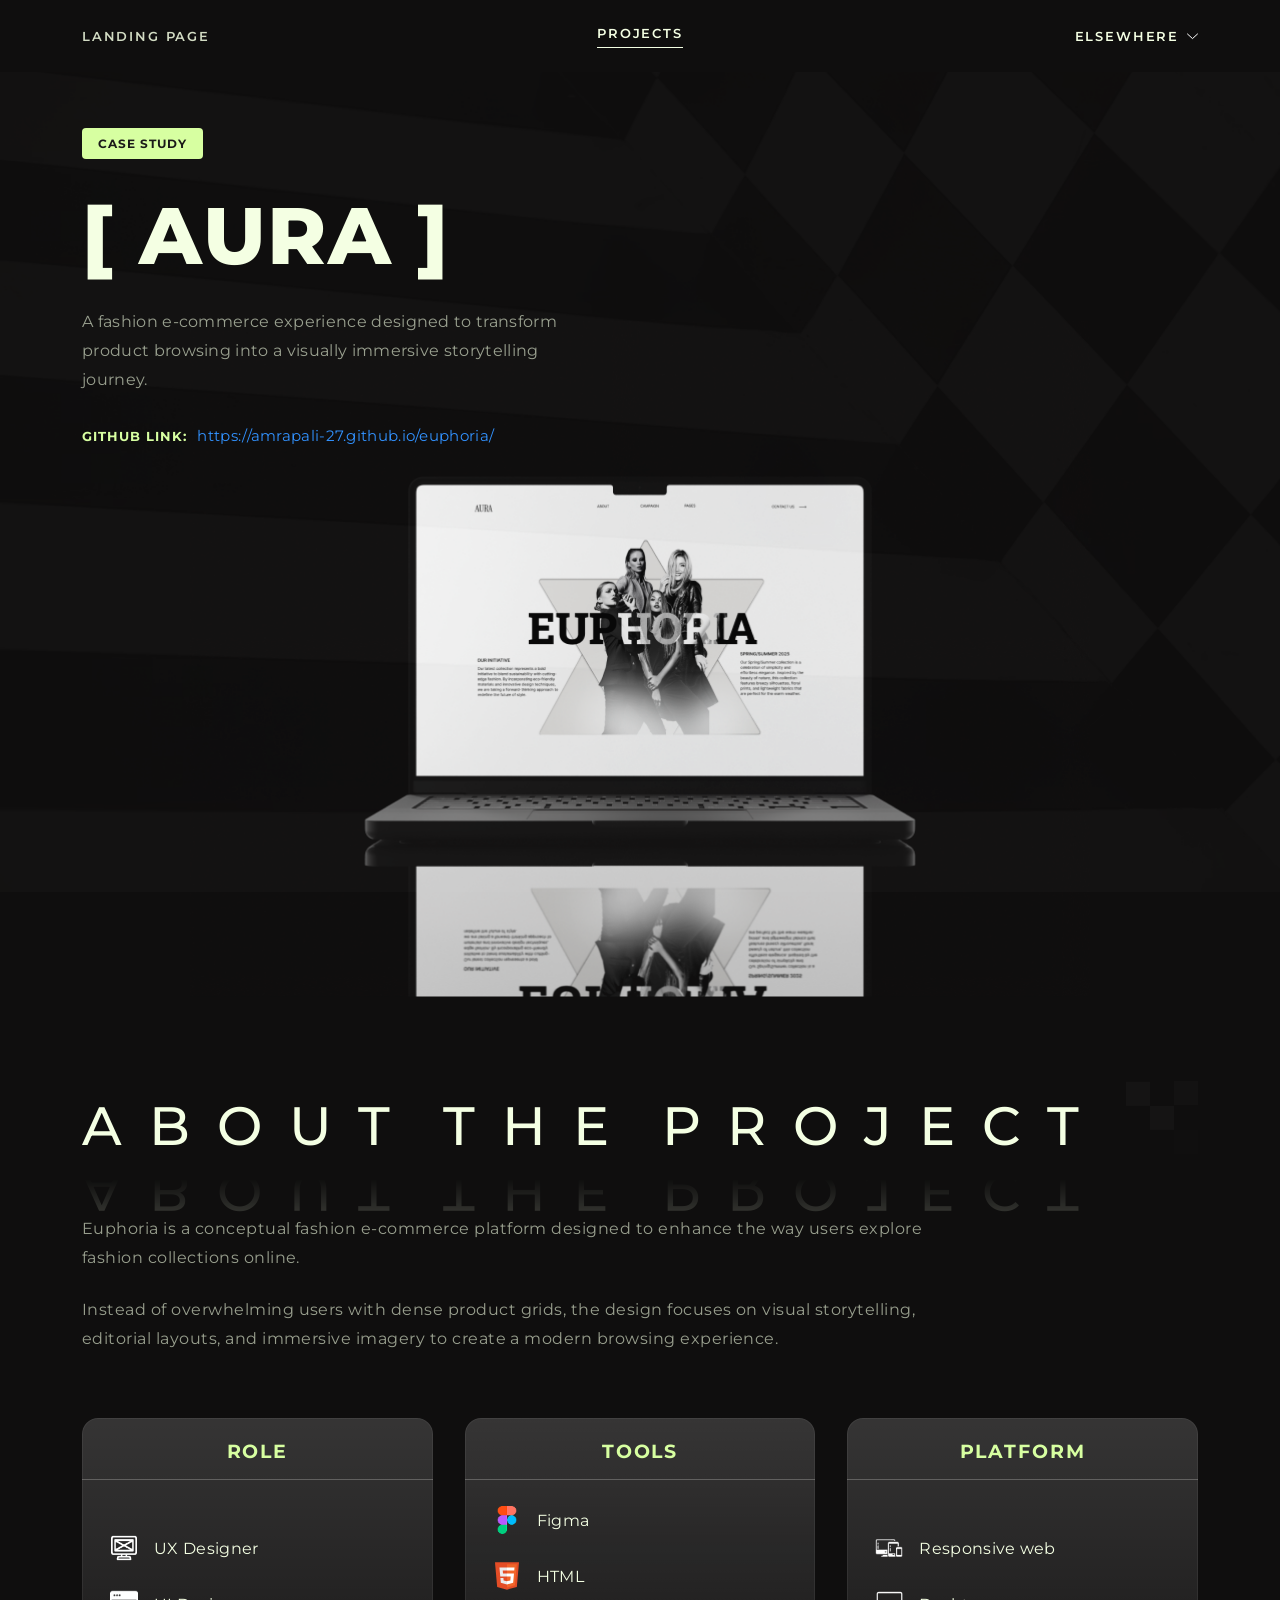
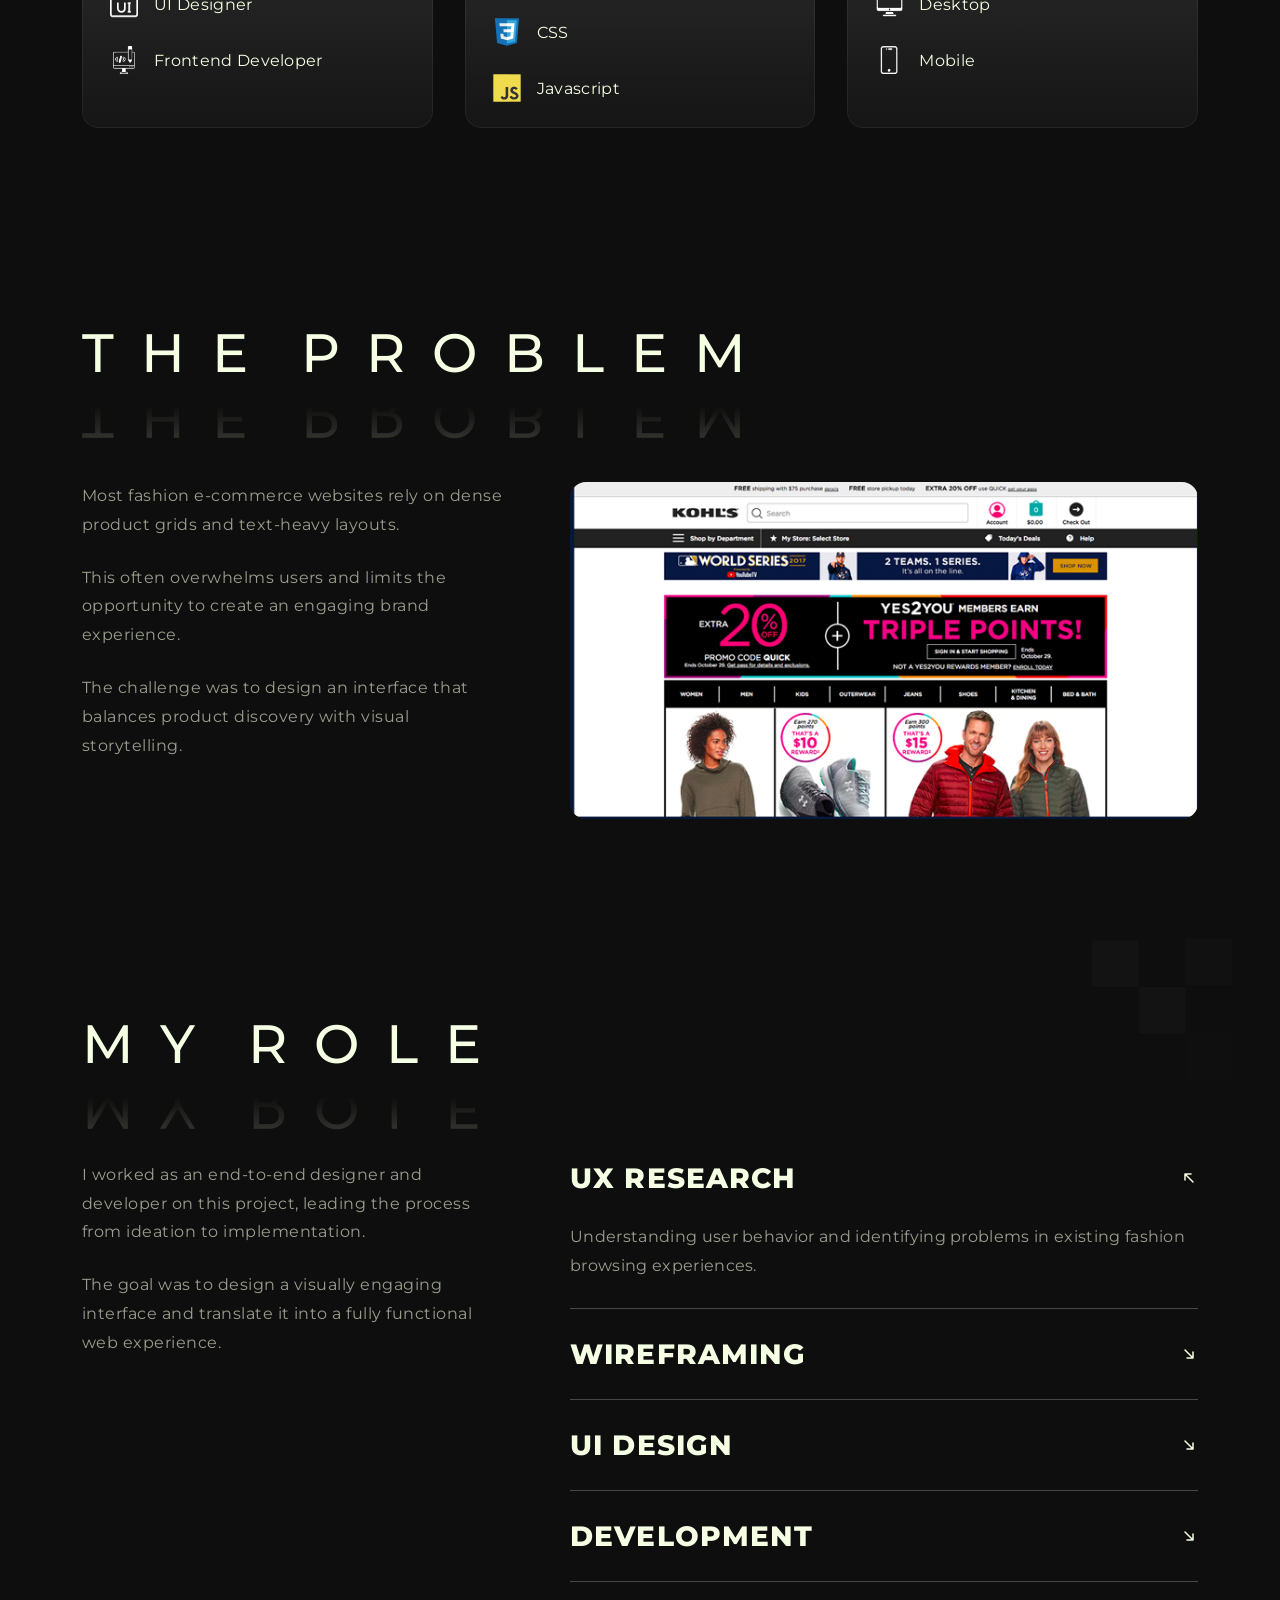
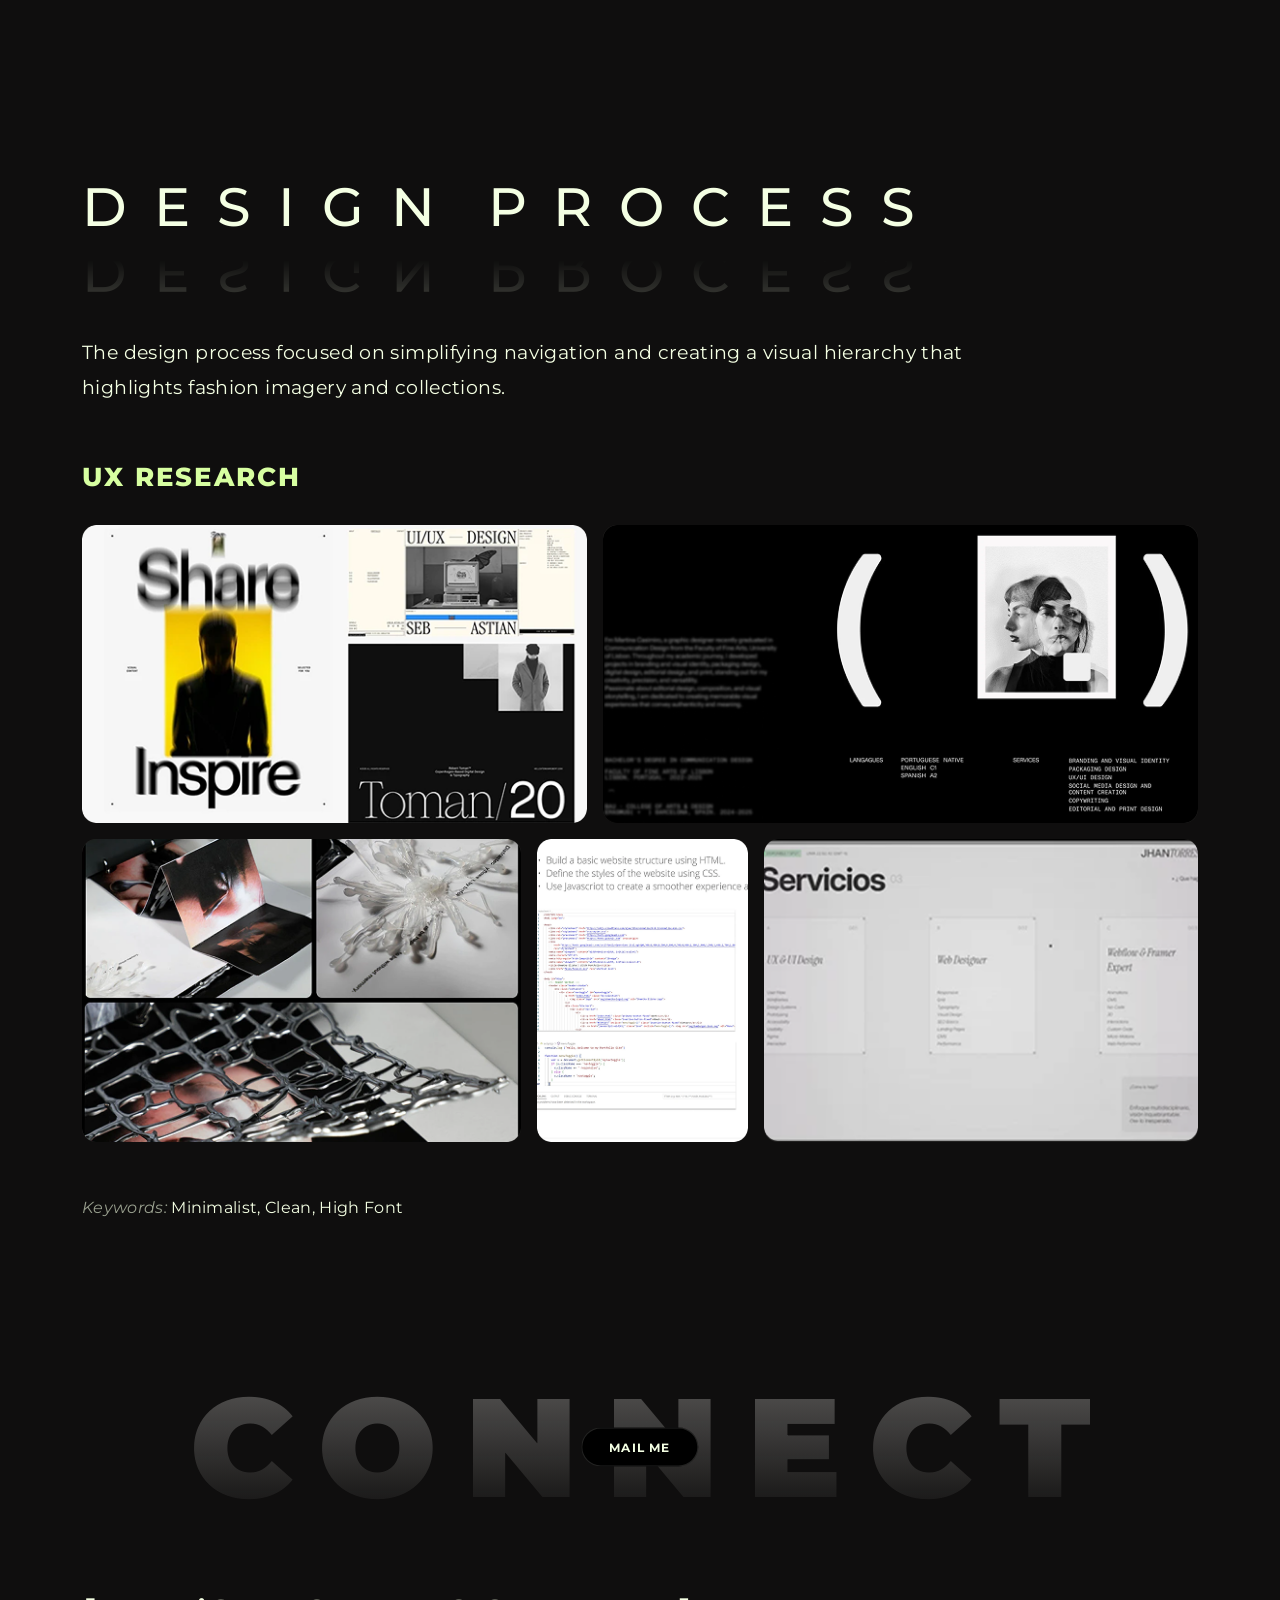
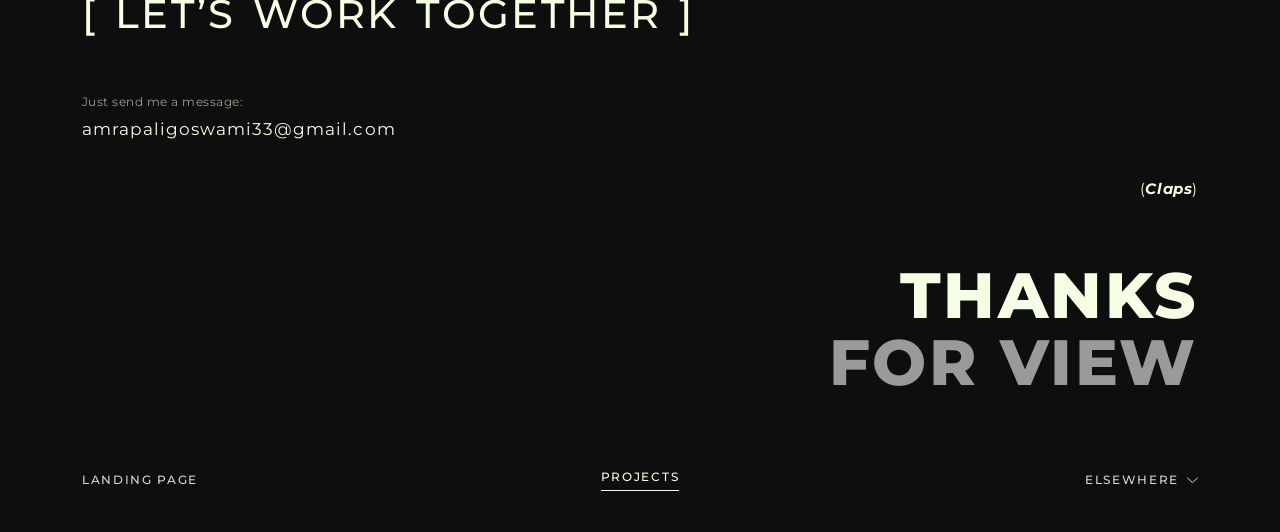
==== Aura.html @ dd965a03 "new section" ====
<!doctype html>
<html lang="en">
  <head>
    <meta charset="UTF-8" />
    <meta name="viewport" content="width=device-width, initial-scale=1.0" />

    <!--custom css-->
    <link rel="stylesheet" href="./css/global.css" />
    <link rel="stylesheet" href="./css/Aura.css" />
    <title>Aura | Case Study</title>
  </head>
  <body>
    <!-- ===================== Header / Navigation ===================== -->
    <header class="site-header">
      <div class="container header-inner">
        <nav class="site-nav" aria-label="Primary">
          <a href="./index.html" class="nav-link-home">Landing Page</a>
          <a href="./project.html" class="nav-link is-active">Projects</a>

          <div class="elsewhere">
            <button
              class="elsewhere-toggle"
              data-dropdown-toggle
              aria-expanded="false"
              aria-controls="elsewhereMenu"
            >
              Elsewhere
              <img src="./Assets/Images/chevron-down.svg" alt="" class="chevron" />
            </button>
            <ul class="elsewhere-menu" id="elsewhereMenu">
              <li><a href="#" target="_blank" rel="noopener">LinkedIn</a></li>
              <li><a href="#" target="_blank" rel="noopener">Behance</a></li>
              <li><a href="#" target="_blank" rel="noopener">Instagram</a></li>
              <li><a href="#" target="_blank" rel="noopener">GitHub</a></li>
            </ul>
          </div>
        </nav>

        <button
          class="hamburger"
          id="hamburgerToggle"
          aria-label="Toggle menu"
          aria-expanded="false"
          aria-controls="mobileNav"
        >
          <span></span>
          <span></span>
          <span></span>
        </button>
      </div>

      <div class="mobile-nav" id="mobileNav">
        <nav class="mobile-nav-links">
          <a href="./index.html" class="mobile-nav-link">Landing Page</a>
          <a href="./project.html" class="mobile-nav-link">Projects</a>
          <a href="#" target="_blank" rel="noopener" class="mobile-nav-link">LinkedIn</a>
          <a href="#" target="_blank" rel="noopener" class="mobile-nav-link">Behance</a>
          <a href="#" target="_blank" rel="noopener" class="mobile-nav-link">Instagram</a>
          <a href="#" target="_blank" rel="noopener" class="mobile-nav-link">GitHub</a>
        </nav>
      </div>
    </header>

    <!-- ===================== Case Study: Banner ===================== -->
    <section class="case-study-hero">
      <div class="container">
        <span class="case-study-badge">Case Study</span>

        <h1 class="case-study-title">[ Aura ]</h1>

        <p class="case-study-desc">
          A fashion e-commerce experience designed to transform product browsing into a
          visually immersive storytelling journey.
        </p>

        <div class="case-study-link-row">
          <span class="case-study-link-label">Github Link:</span>
          <a href="https://amrapali-27.github.io/euphoria/" target="_blank" rel="noopener" class="case-study-link">
            https://amrapali-27.github.io/euphoria/
          </a>
        </div>
      </div>

      <div class="case-study-mockup">
        <img
          src="./Assets/Images/Elegant Black Laptop Mockup.png"
          alt="Aura website shown on a laptop, displaying the Euphoria collection landing page"
        />
      </div>
    </section>

    <!-- ===================== About the Project ===================== -->
    <section class="about-project">
      <div class="container">
        <div class="about-project-head">
          <h2 class="about-project-title" data-text="About the Project">About the Project</h2>
          <img src="./Assets/Images/svg-box.svg" alt="" class="about-project-boxes" />
        </div>

        <div class="about-project-copy">
          <p>
            Euphoria is a conceptual fashion e-commerce platform designed to enhance the way users
            explore fashion collections online.
          </p>
          <p>
            Instead of overwhelming users with dense product grids, the design focuses on visual
            storytelling, editorial layouts, and immersive imagery to create a modern browsing
            experience.
          </p>
        </div>

        <div class="about-cards">
          <div class="about-card" tabindex="0">
            <div class="about-card-inner">
              <div class="about-card-front">
                <div class="about-card-head">
                  <h3>Role</h3>
                </div>
                <ul class="about-card-list">
                  <li><img src="./Assets/Images/r1.png" alt="" />UX Designer</li>
                  <li><img src="./Assets/Images/r2.png" alt="" />UI Designer</li>
                  <li><img src="./Assets/Images/r3.png" alt="" />Frontend Developer</li>
                </ul>
              </div>
              <div class="about-card-back">
                <img src="./Assets/Images/role.jpg" alt="Aura website shown on a laptop" />
              </div>
            </div>
          </div>

          <div class="about-card" tabindex="0">
            <div class="about-card-inner">
              <div class="about-card-front">
                <div class="about-card-head">
                  <h3>Tools</h3>
                </div>
                <ul class="about-card-list">
                  <li><img src="./Assets/Images/figma.png" alt="" />Figma</li>
                  <li><img src="./Assets/Images/html5.svg" alt="" />HTML</li>
                  <li><img src="./Assets/Images/css3.svg" alt="" />CSS</li>
                  <li><img src="./Assets/Images/javascript.svg" alt="" />Javascript</li>
                </ul>
              </div>
              <div class="about-card-back">
                <img src="./Assets/Images/tools.jpg" alt="Aura website shown on a tablet" />
              </div>
            </div>
          </div>

          <div class="about-card" tabindex="0">
            <div class="about-card-inner">
              <div class="about-card-front">
                <div class="about-card-head">
                  <h3>Platform</h3>
                </div>
                <ul class="about-card-list">
                  <li><img src="./Assets/Images/p1.png" alt="" />Responsive web</li>
                  <li><img src="./Assets/Images/p2.png" alt="" />Desktop</li>
                  <li><img src="./Assets/Images/p3.png" alt="" />Mobile</li>
                </ul>
              </div>
              <div class="about-card-back">
                <img src="./Assets/Images/platform.png" alt="Aura website shown on a phone" />
              </div>
            </div>
          </div>
        </div>
      </div>
    </section>

    <!-- ===================== The Problem ===================== -->
    <section class="the-problem">
      <div class="container">
        <h2 class="the-problem-title" data-text="The Problem">The Problem</h2>

        <div class="the-problem-content">
          <div class="the-problem-copy">
            <p>
              Most fashion e-commerce websites rely on dense product grids and text-heavy
              layouts.
            </p>
            <p>
              This often overwhelms users and limits the opportunity to create an engaging
              brand experience.
            </p>
            <p>
              The challenge was to design an interface that balances product discovery with
              visual storytelling.
            </p>
          </div>

          <div class="the-problem-image">
            <img
              src="./Assets/Images/problem-1.png"
              alt="A typical fashion e-commerce homepage crowded with dense product grids and promotional banners"
            />
          </div>
        </div>
      </div>
    </section>

    <!-- ===================== My Role ===================== -->
    <section class="my-role">
      <img src="./Assets/Images/svg-box.svg" alt="" class="my-role-boxes" />

      <div class="container">
        <h2 class="my-role-title" data-text="My Role">My Role</h2>

        <div class="my-role-content">
          <div class="my-role-copy">
            <p>
              I worked as an end-to-end designer and developer on this project, leading the
              process from ideation to implementation.
            </p>
            <p>
              The goal was to design a visually engaging interface and translate it into a
              fully functional web experience.
            </p>
          </div>

          <div class="role-accordion">
            <div class="role-accordion-item is-open">
              <button class="role-accordion-trigger" aria-expanded="true">
                <span class="role-accordion-title">UX Research</span>
                <svg class="role-accordion-arrow" width="18" height="18" viewBox="0 0 18 18" fill="none" xmlns="http://www.w3.org/2000/svg">
                  <path d="M13 13L5 5M5 5H11M5 5V11" stroke="currentColor" stroke-width="1.5" stroke-linecap="round" stroke-linejoin="round" />
                </svg>
              </button>
              <div class="role-accordion-panel">
                <p>
                  Understanding user behavior and identifying problems in existing fashion
                  browsing experiences.
                </p>
              </div>
            </div>

            <div class="role-accordion-item">
              <button class="role-accordion-trigger" aria-expanded="false">
                <span class="role-accordion-title">Wireframing</span>
                <svg class="role-accordion-arrow" width="18" height="18" viewBox="0 0 18 18" fill="none" xmlns="http://www.w3.org/2000/svg">
                  <path d="M13 13L5 5M5 5H11M5 5V11" stroke="currentColor" stroke-width="1.5" stroke-linecap="round" stroke-linejoin="round" />
                </svg>
              </button>
              <div class="role-accordion-panel">
                <p>
                  Structuring the layout and user flow before moving into high-fidelity
                  visuals.
                </p>
              </div>
            </div>

            <div class="role-accordion-item">
              <button class="role-accordion-trigger" aria-expanded="false">
                <span class="role-accordion-title">UI Design</span>
                <svg class="role-accordion-arrow" width="18" height="18" viewBox="0 0 18 18" fill="none" xmlns="http://www.w3.org/2000/svg">
                  <path d="M13 13L5 5M5 5H11M5 5V11" stroke="currentColor" stroke-width="1.5" stroke-linecap="round" stroke-linejoin="round" />
                </svg>
              </button>
              <div class="role-accordion-panel">
                <p>
                  Crafting the visual identity, typography, and interactions for a polished
                  experience.
                </p>
              </div>
            </div>

            <div class="role-accordion-item">
              <button class="role-accordion-trigger" aria-expanded="false">
                <span class="role-accordion-title">Development</span>
                <svg class="role-accordion-arrow" width="18" height="18" viewBox="0 0 18 18" fill="none" xmlns="http://www.w3.org/2000/svg">
                  <path d="M13 13L5 5M5 5H11M5 5V11" stroke="currentColor" stroke-width="1.5" stroke-linecap="round" stroke-linejoin="round" />
                </svg>
              </button>
              <div class="role-accordion-panel">
                <p>
                  Building the responsive front-end to bring the design to life in the
                  browser.
                </p>
              </div>
            </div>
          </div>
        </div>
      </div>
    </section>

    <!-- ===================== Design Process ===================== -->
    <section class="design-process">
      <div class="container">
        <h2 class="process-title" data-text="Design Process">Design Process</h2>

        <p class="process-intro">
          The design process focused on simplifying navigation and creating a visual
          hierarchy that highlights fashion imagery and collections.
        </p>

        <h3 class="process-subhead">UX Research</h3>

        <div class="process-gallery">
          <div class="process-gallery-row process-gallery-row--top">
            <div class="process-gallery-item">
              <img
                src="./Assets/Images/design1.png"
                alt="Moodboard references exploring a bold, editorial UI/UX aesthetic"
              />
            </div>
            <div class="process-gallery-item">
              <img
                src="./Assets/Images/design2.png"
                alt="Portfolio layout reference exploring dark, minimal portrait presentation"
              />
            </div>
          </div>

          <div class="process-gallery-row process-gallery-row--bottom">
            <div class="process-gallery-item">
              <img
                src="./Assets/Images/design3.png"
                alt="Material and photography references combining print, texture, and form"
              />
            </div>
            <div class="process-gallery-item">
              <img
                src="./Assets/Images/design4.png"
                alt="Code editor reference for structuring the website build"
              />
            </div>
            <div class="process-gallery-item">
              <img
                src="./Assets/Images/design5.png"
                alt="Services page layout reference with a clean card-based grid"
              />
            </div>
          </div>
        </div>

        <p class="process-keywords"><em>Keywords:</em> Minimalist, Clean, High Font</p>
      </div>
    </section>

    <!-- ===================== Footer ===================== -->
    <footer class="site-footer">
      <div class="container">
        <div class="footer-connect">
          <span class="footer-watermark" aria-hidden="true">Connect</span>
          <a href="mailto:amrapaligoswami33@gmail.com" class="btn-mail">Mail Me</a>
        </div>

        <h2 class="footer-title">[ Let&rsquo;s Work Together ]</h2>

        <div class="footer-contact">
          <span class="footer-contact-label">Just send me a message:</span>
          <a href="mailto:amrapaligoswami33@gmail.com" class="footer-email">amrapaligoswami33@gmail.com</a>
        </div>

        <div class="footer-signoff">
          <span class="footer-claps">(<em>Claps</em>)</span>
          <p class="footer-thanks">
            <span>Thanks</span>
            <span class="footer-thanks-muted">For View</span>
          </p>
        </div>

        <nav class="footer-nav" aria-label="Footer">
          <a href="./index.html" class="footer-link">Landing Page</a>
          <a href="./project.html" class="footer-link is-active">Projects</a>

          <div class="footer-dropdown">
            <button
              class="footer-link footer-dropdown-toggle"
              data-dropdown-toggle
              aria-expanded="false"
              aria-controls="footerElsewhereMenu"
            >
              Elsewhere
              <img src="./Assets/Images/chevron-down.svg" alt="" class="chevron" />
            </button>
            <ul class="footer-menu" id="footerElsewhereMenu">
              <li><a href="#" target="_blank" rel="noopener">LinkedIn</a></li>
              <li><a href="#" target="_blank" rel="noopener">Behance</a></li>
              <li><a href="#" target="_blank" rel="noopener">Instagram</a></li>
              <li><a href="#" target="_blank" rel="noopener">GitHub</a></li>
            </ul>
          </div>
        </nav>
      </div>
    </footer>

    <!-- Custom JS -->
    <script src="./js/script.js"></script>
  </body>
</html>
---- css/global.css ----
/* ===================== Global Reset & Base Styles ===================== */
/* Shared across every page: fonts, resets, tokens, .container. */
@import url('https://fonts.googleapis.com/css2?family=Montserrat:ital,wght@0,100..900;1,100..900&display=swap');


* {
  margin: 0;
  padding: 0;
  box-sizing: border-box;
}
:root {
  --primary-color: #0f0e0e;
  --cream: #e8e4db;
  --cream-dark: #d9d5cb;
  --text-light: #f4ffe3;
  --text-muted: rgba(244, 255, 227, 0.6);
  --text-dark: #1a1918;
  --text-dark-muted: rgba(26, 25, 24, 0.55);
  --font-family: "Montserrat", sans-serif;
}
body {
  font-family: var(--font-family);
  
  background-color: var(--primary-color);
}

html {
  overflow-x: hidden;
}

html,
body {
  scroll-behavior: smooth;
}
a {
  display: inline-block;
  text-decoration: none;
  /* align-items: center; */
  color: inherit;
}
button {
  all: unset;
  display: inline-flex;
  align-items: center;
  justify-content: center;
  cursor: pointer;
}

ul {
  list-style-type: none;
  padding: 0;
}
.container {
  max-width: 1164px;
  margin-inline: auto;
  padding-inline: 24px;
}

/* ===================== Header / Nav ===================== */

.site-header {
  position: sticky;
  top: 0;
  z-index: 100;
  padding-block: 24px;
  background: var(--primary-color);
}

.header-inner {
  display: flex;
  align-items: center;
  justify-content: flex-end;
}

.site-nav {
  flex: 1;
  display: grid;
  grid-template-columns: 1fr auto 1fr;
  align-items: center;
  gap: 16px;
}

.nav-link,
.nav-link-home {
  color: var(--text-light);
  font-size: 13px;
  font-weight: 600;
  letter-spacing: 0.14em;
  text-transform: uppercase;
  opacity: 0.85;
  transition: opacity 0.2s ease;
}

.nav-link {
  grid-column: 2;
  justify-self: center;
}

.nav-link-home {
  grid-column: 1;
  justify-self: start;
}

.nav-link:hover,
.nav-link-home:hover {
  opacity: 1;
}

.nav-link.is-active,
.nav-link-home.is-active {
  opacity: 1;
  padding-bottom: 6px;
  border-bottom: 1px solid var(--text-light);
}

.elsewhere {
  grid-column: 3;
  justify-self: end;
  position: relative;
}

.elsewhere-toggle {
  gap: 8px;
  color: var(--text-light);
  font-family: var(--font-family);
  font-size: 13px;
  font-weight: 600;
  letter-spacing: 0.14em;
  text-transform: uppercase;
}

.elsewhere-toggle .chevron,
.footer-dropdown-toggle .chevron {
  width: 11px;
  height: auto;
  transition: transform 0.25s ease;
}

.elsewhere-toggle[aria-expanded="true"] .chevron,
.footer-dropdown-toggle[aria-expanded="true"] .chevron {
  transform: rotate(180deg);
}

.elsewhere-menu,
.footer-menu {
  position: absolute;
  top: calc(100% + 14px);
  right: 0;
  min-width: 160px;
  background: var(--cream);
  border-radius: 12px;
  padding: 10px;
  box-shadow: 0 16px 40px rgba(0, 0, 0, 0.35);
  opacity: 0;
  visibility: hidden;
  transform: translateY(-8px);
  transition: opacity 0.2s ease, transform 0.2s ease, visibility 0.2s ease;
}

.elsewhere-menu.is-open,
.footer-menu.is-open {
  opacity: 1;
  visibility: visible;
  transform: translateY(0);
}

.elsewhere-menu li + li,
.footer-menu li + li {
  margin-top: 2px;
}

.elsewhere-menu a,
.footer-menu a {
  display: block;
  padding: 8px 12px;
  border-radius: 8px;
  color: var(--text-dark);
  font-size: 13px;
  font-weight: 600;
  letter-spacing: 0.04em;
}

.elsewhere-menu a:hover,
.footer-menu a:hover {
  background: var(--cream-dark);
}

/* ===================== Hamburger ===================== */
.hamburger {
  display: none;
  flex-direction: column;
  justify-content: center;
  gap: 6px;
  width: 28px;
  height: 20px;
  z-index: 60;
}

.hamburger span {
  display: block;
  width: 100%;
  height: 2px;
  border-radius: 2px;
  background: var(--text-light);
  transform-origin: center;
  transition: transform 0.3s ease, opacity 0.3s ease;
}

.hamburger[aria-expanded="true"] span:nth-child(1) {
  transform: translateY(8px) rotate(45deg);
}

.hamburger[aria-expanded="true"] span:nth-child(2) {
  opacity: 0;
  transform: scaleX(0);
}

.hamburger[aria-expanded="true"] span:nth-child(3) {
  transform: translateY(-8px) rotate(-45deg);
}

/* ===================== Mobile nav overlay ===================== */
.mobile-nav {
  position: fixed;
  inset: 0;
  z-index: 50;
  display: flex;
  flex-direction: column;
  align-items: center;
  justify-content: flex-start;
  padding-top: 140px;
  background: var(--primary-color);
  opacity: 0;
  visibility: hidden;
  transform: translateY(-16px);
  transition: opacity 0.3s ease, transform 0.3s ease, visibility 0.3s ease;
}

.mobile-nav.is-open {
  opacity: 1;
  visibility: visible;
  transform: translateY(0);
}

.mobile-nav-links {
  display: flex;
  flex-direction: column;
  align-items: center;
  gap: 30px;
}

.mobile-nav-link {
  color: var(--text-light);
  font-size: 24px;
  font-weight: 700;
  letter-spacing: 0.08em;
  text-transform: uppercase;
  opacity: 0.85;
  transition: opacity 0.2s ease;
}

.mobile-nav-link:hover {
  opacity: 1;
}

/* ===================== Footer ===================== */
.site-footer {
  padding-top: 64px;
  color: var(--text-light);
}

.footer-connect {
  position: relative;
  display: flex;
  align-items: center;
  justify-content: center;
}

.footer-watermark {
  /* Negative right margin cancels the trailing letter-spacing so the word stays centred. */
  margin-right: -0.2em;
  font-size: clamp(40px, 12vw, 140px);
  font-weight: 900;
  line-height: 1;
  letter-spacing: 0.2em;
  text-transform: uppercase;
  white-space: nowrap;
  background: linear-gradient(180deg, rgba(245, 244, 240, 0.3) 0%, rgba(245, 244, 240, 0.02) 100%);
  -webkit-background-clip: text;
  background-clip: text;
  color: transparent;
  user-select: none;
}

.btn-mail {
  position: absolute;
  top: 50%;
  left: 50%;
  transform: translate(-50%, -50%);
  padding: 12px 28px;
  border-radius: 999px;
  background: #000;
  box-shadow: inset 0 0 0 1px rgba(245, 244, 240, 0.14);
  color: var(--text-light);
  font-size: 12px;
  font-weight: 700;
  letter-spacing: 0.1em;
  text-transform: uppercase;
  white-space: nowrap;
  transition: background 0.2s ease, color 0.2s ease;
}

.btn-mail:hover {
  background: var(--text-light);
  color: var(--text-dark);
}

.footer-title {
  margin-top: 72px;
  font-size: clamp(24px, 3.4vw, 40px);
  font-weight: 500;
  letter-spacing: 0.06em;
  text-transform: uppercase;
  word-spacing: 0.1em;
}

.footer-contact {
  display: flex;
  flex-direction: column;
  align-items: flex-start;
  gap: 10px;
  margin-top: 56px;
}

.footer-contact-label {
  color: var(--text-muted);
  font-size: 12px;
  letter-spacing: 0.04em;
}

.footer-email {
  font-size: clamp(15px, 1.6vw, 17px);
  letter-spacing: 0.06em;
  background: linear-gradient(currentColor, currentColor) 0 100% / 0 1px no-repeat;
  transition: background-size 0.3s ease;
}

.footer-email:hover {
  background-size: 100% 1px;
}

.footer-signoff {
  display: flex;
  flex-direction: column;
  align-items: flex-end;
  margin-top: 40px;
  text-align: right;
}

.footer-claps {
  font-size: 15px;
  letter-spacing: 0.04em;
}

.footer-claps em {
  font-weight: 700;
}

.footer-thanks {
  display: flex;
  flex-direction: column;
  margin-top: 64px;
  font-size: clamp(40px, 6vw, 64px);
  font-weight: 800;
  line-height: 1.05;
  letter-spacing: 0.04em;
  text-transform: uppercase;
}

.footer-thanks-muted {
  color: #9a9a9a;
}

/* Same three-column layout as the header nav. */
.footer-nav {
  display: grid;
  grid-template-columns: 1fr auto 1fr;
  align-items: center;
  gap: 16px;
  margin-top: 40px;
  padding-block: 32px 40px;
}

.footer-link {
  gap: 8px;
  color: var(--text-light);
  font-family: var(--font-family);
  font-size: 12px;
  font-weight: 500;
  letter-spacing: 0.14em;
  text-transform: uppercase;
  opacity: 0.85;
  transition: opacity 0.2s ease;
}

.footer-link:hover,
.footer-dropdown-toggle[aria-expanded="true"] {
  opacity: 1;
}

.footer-link.is-active {
  opacity: 1;
  padding-bottom: 6px;
  border-bottom: 1px solid var(--text-light);
}

.footer-nav > :first-child {
  justify-self: start;
}

.footer-nav > :last-child {
  justify-self: end;
}

.footer-dropdown {
  position: relative;
}

/* Footer menus open upwards since there's no room below. */
.footer-menu {
  top: auto;
  bottom: calc(100% + 14px);
  left: 0;
  right: auto;
  transform: translateY(8px);
}

.footer-dropdown:last-child .footer-menu {
  left: auto;
  right: 0;
}

/* Breakpoint scale: 1400 / 1200 / 1024 / 992 / 768 / 576 / 320. */
@media (max-width: 768px) {
  .site-nav {
    display: none;
  }

  .hamburger {
    display: flex;
  }
}

@media (max-width: 576px) {
  .site-footer {
    padding-top: 40px;
  }

  .btn-mail {
    padding: 10px 20px;
    font-size: 11px;
  }

  .footer-title {
    margin-top: 48px;
  }

  .footer-contact {
    margin-top: 32px;
  }

  .footer-email {
    word-break: break-all;
  }

  .footer-thanks {
    margin-top: 32px;
  }

  .footer-nav {
    margin-top: 32px;
    padding-block: 24px 32px;
    border-top: 1px solid rgba(245, 244, 240, 0.1);
    gap: 12px;
  }

  .footer-link {
    font-size: 11px;
    letter-spacing: 0.1em;
  }
}
---- css/Aura.css ----
/* ===================== Aura Case Study (Aura.html only) ===================== */

.case-study-hero {
  position: relative;
  padding-block: 56px 0;
  overflow: hidden;
}

/* The source PNG already bakes its own low alpha into the pattern,
   so it's placed at full CSS opacity and left to carry its own subtlety. */
.case-study-hero::before {
  content: "";
  position: absolute;
  inset: 0;
  background: url("../Assets/Images/aura-bg.png") top center no-repeat;
  background-size: 100% auto;
  pointer-events: none;
}

.case-study-hero .container {
  position: relative;
  z-index: 1;
}

.case-study-badge {
  display: inline-block;
  padding: 8px 16px;
  border-radius: 4px;
  background: #d7ffa1;
  color: var(--text-dark);
  font-size: 12px;
  font-weight: 700;
  letter-spacing: 0.08em;
  text-transform: uppercase;
}

.case-study-title {
  margin-top: 28px;
  color: var(--text-light);
  font-size: clamp(40px, 6.6vw, 80px);
  font-weight: 800;
  letter-spacing: 0.02em;
  text-transform: uppercase;
}

.case-study-desc {
  max-width: 520px;
  margin-top: 24px;
  color: var(--text-muted);
  font-size: 16px;
  line-height: 1.8;
  letter-spacing: 0.02em;
}

.case-study-link-row {
  display: flex;
  flex-wrap: wrap;
  align-items: center;
  gap: 10px;
  margin-top: 32px;
}

.case-study-link-label {
  color: #d7ffa1;
  font-size: 13px;
  font-weight: 700;
  letter-spacing: 0.08em;
  text-transform: uppercase;
}

.case-study-link {
  color: #3292ff;
  font-size: 15px;
  letter-spacing: 0.02em;
  word-break: break-all;
  background: linear-gradient(currentColor, currentColor) 0 100% / 0 1px no-repeat;
  transition: background-size 0.3s ease;
}

.case-study-link:hover {
  background-size: 100% 1px;
}

/* ----- Laptop mockup -----
   The source PNG has a large built-in blank margin above the laptop itself,
   so the wrapper is pulled up to close the visual gap left by that. */
.case-study-mockup {
  margin-top: -124px;
  padding-inline: 24px;
}

.case-study-mockup img {
  display: block;
  width: 100%;
  max-width: 900px;
  height: auto;
  margin-inline: auto;
}

/* ===================== About the Project ===================== */
.about-project {
  padding-block: 96px;
}

.about-project-head {
  position: relative;
}

.about-project-boxes {
  position: absolute;
  top: -12px;
  right: 0;
  width: 72px;
  height: auto;
  opacity: 0.6;
  pointer-events: none;
}

.about-project-title {
  position: relative;
  display: block;
  max-width: 100%;
  color: var(--text-light);
  font-size: clamp(30px, 4.4vw, 54px);
  font-weight: 500;
  letter-spacing: 0.5em;
  word-spacing: -0.3em;
  text-transform: uppercase;
}

.about-project-title::after {
  content: attr(data-text);
  position: absolute;
  top: 100%;
  left: 0;
  transform: scaleY(-1);
  color: inherit;
  opacity: 0.35;
  -webkit-mask-image: linear-gradient(to bottom, rgba(0, 0, 0, 0.6), transparent 70%);
  mask-image: linear-gradient(to bottom, rgba(0, 0, 0, 0.6), transparent 70%);
  pointer-events: none;
  user-select: none;
}

.about-project-copy {
  max-width: 860px;
  margin-top: 56px;
  display: flex;
  flex-direction: column;
  gap: 24px;
  color: var(--text-muted);
  font-size: 16px;
  line-height: 1.8;
  letter-spacing: 0.03em;
}

/* ----- Cards ----- */
.about-cards {
  display: grid;
  grid-template-columns: repeat(3, 1fr);
  gap: 32px;
  margin-top: 64px;
}

.about-card {
  border-radius: 16px;
}

.about-card-inner {
  position: relative;
  min-height: 310px;
  border-radius: inherit;
}

.about-card-front,
.about-card-back {
  position: absolute;
  inset: 0;
  border-radius: inherit;
  overflow: hidden;
}

.about-card-front {
  opacity: 1;
  transition: opacity 1.1s ease;
}

.about-card-back {
  clip-path: inset(0 100% 0 0);
  transition: clip-path 1.1s cubic-bezier(0.16, 1, 0.3, 1);
}

.about-card:hover .about-card-front,
.about-card:focus-visible .about-card-front,
.about-card.is-flipped .about-card-front {
  opacity: 0;
}

.about-card:hover .about-card-back,
.about-card:focus-visible .about-card-back,
.about-card.is-flipped .about-card-back {
  clip-path: inset(0 0 0 0);
}

.about-card-front {
  display: flex;
  flex-direction: column;
  background: linear-gradient(180deg, rgba(255, 255, 255, 0.16) 0%, rgba(255, 255, 255, 0.03) 100%), var(--primary-color);
  box-shadow: inset 0 0 0 1px rgba(245, 244, 240, 0.06);
}

.about-card-head {
  padding: 22px 20px 16px;
  border-bottom: 1px solid rgba(245, 244, 240, 0.25);
  text-align: center;
}

.about-card-head h3 {
  color: #d7ffa1;
  font-size: 19px;
  font-weight: 700;
  letter-spacing: 0.1em;
  text-transform: uppercase;
}

.about-card-list {
  flex: 1;
  display: flex;
  flex-direction: column;
  justify-content: center;
  gap: 28px;
  padding: 24px 28px;
}

.about-card-list li {
  display: flex;
  align-items: center;
  gap: 16px;
  color: var(--text-light);
  font-size: 16px;
  letter-spacing: 0.02em;
}

.about-card-list li img {
  flex: 0 0 auto;
  width: 28px;
  height: 28px;
  object-fit: contain;
}

.about-card-back img {
  display: block;
  width: 100%;
  height: 100%;
  object-fit: cover;
}

/* ===================== The Problem ===================== */
.the-problem {
  padding-block: 96px;
}

.the-problem-title {
  position: relative;
  display: block;
  max-width: 100%;
  color: var(--text-light);
  font-size: clamp(30px, 4.4vw, 54px);
  font-weight: 500;
  letter-spacing: 0.5em;
  word-spacing: -0.3em;
  text-transform: uppercase;
}

.the-problem-title::after {
  content: attr(data-text);
  position: absolute;
  top: 100%;
  left: 0;
  transform: scaleY(-1);
  color: inherit;
  opacity: 0.35;
  -webkit-mask-image: linear-gradient(to bottom, rgba(0, 0, 0, 0.6), transparent 70%);
  mask-image: linear-gradient(to bottom, rgba(0, 0, 0, 0.6), transparent 70%);
  pointer-events: none;
  user-select: none;
}

.the-problem-content {
  display: flex;
  align-items: flex-start;
  gap: 64px;
  margin-top: 96px;
}

.the-problem-copy {
  flex: 0 0 auto;
  width: 38%;
  display: flex;
  flex-direction: column;
  gap: 24px;
  color: var(--text-muted);
  font-size: 16px;
  line-height: 1.8;
  letter-spacing: 0.03em;
}

.the-problem-image {
  flex: 1;
  border-radius: 16px;
  overflow: hidden;
  box-shadow: inset 0 0 0 1px rgba(245, 244, 240, 0.08);
}

.the-problem-image img {
  display: block;
  width: 100%;
  height: auto;
}

/* ===================== My Role ===================== */
.my-role {
  position: relative;
  padding-block: 96px;
  overflow: hidden;
}

.my-role-boxes {
  position: absolute;
  top: 24px;
  right: 48px;
  width: 140px;
  height: auto;
  opacity: 0.5;
  pointer-events: none;
}

.my-role-title {
  position: relative;
  display: block;
  max-width: 100%;
  color: var(--text-light);
  font-size: clamp(30px, 4.4vw, 54px);
  font-weight: 500;
  letter-spacing: 0.5em;
  word-spacing: -0.3em;
  text-transform: uppercase;
}

.my-role-title::after {
  content: attr(data-text);
  position: absolute;
  top: 100%;
  left: 0;
  transform: scaleY(-1);
  color: inherit;
  opacity: 0.35;
  -webkit-mask-image: linear-gradient(to bottom, rgba(0, 0, 0, 0.6), transparent 70%);
  mask-image: linear-gradient(to bottom, rgba(0, 0, 0, 0.6), transparent 70%);
  pointer-events: none;
  user-select: none;
}

.my-role-content {
  position: relative;
  display: flex;
  gap: 64px;
  margin-top: 56px;
}

.my-role-copy {
  flex: 0 0 auto;
  width: 38%;
  display: flex;
  flex-direction: column;
  gap: 24px;
  padding-top: 28px;
  color: var(--text-muted);
  font-size: 16px;
  line-height: 1.8;
  letter-spacing: 0.03em;
}

.role-accordion {
  flex: 1;
  display: flex;
  flex-direction: column;
}

.role-accordion-item {
  border-bottom: 1px solid rgba(245, 244, 240, 0.25);
}

.role-accordion-trigger {
  display: flex;
  align-items: center;
  justify-content: space-between;
  gap: 24px;
  width: 100%;
  padding-block: 28px;
  background: none;
  border: none;
  color: var(--text-light);
  text-align: left;
  cursor: pointer;
}

.role-accordion-title {
  font-size: clamp(20px, 2.2vw, 30px);
  font-weight: 800;
  letter-spacing: 0.04em;
  text-transform: uppercase;
}

.role-accordion-arrow {
  flex: 0 0 auto;
  color: var(--text-light);
  transform: rotate(180deg);
  transition: transform 0.4s cubic-bezier(0.16, 1, 0.3, 1);
}

.role-accordion-item.is-open .role-accordion-arrow {
  transform: rotate(0deg);
}

.role-accordion-panel {
  max-height: 0;
  overflow: hidden;
  color: var(--text-muted);
  font-size: 16px;
  line-height: 1.8;
  letter-spacing: 0.02em;
  transition: max-height 0.5s cubic-bezier(0.16, 1, 0.3, 1), padding-bottom 0.5s cubic-bezier(0.16, 1, 0.3, 1);
}

.role-accordion-item.is-open .role-accordion-panel {
  max-height: 200px;
  padding-bottom: 28px;
}

/* ===================== Design Process ===================== */
.design-process {
  padding-block: 96px;
}

.process-title {
  position: relative;
  display: block;
  max-width: 100%;
  color: var(--text-light);
  font-size: clamp(30px, 4.4vw, 54px);
  font-weight: 500;
  letter-spacing: 0.5em;
  word-spacing: -0.3em;
  text-transform: uppercase;
}

.process-title::after {
  content: attr(data-text);
  position: absolute;
  top: 100%;
  left: 0;
  transform: scaleY(-1);
  color: inherit;
  opacity: 0.35;
  -webkit-mask-image: linear-gradient(to bottom, rgba(0, 0, 0, 0.6), transparent 70%);
  mask-image: linear-gradient(to bottom, rgba(0, 0, 0, 0.6), transparent 70%);
  pointer-events: none;
  user-select: none;
}

.process-intro {
  max-width: 900px;
  margin-top: 96px;
  color: var(--text-light);
  font-size: clamp(16px, 1.6vw, 19px);
  line-height: 1.8;
  letter-spacing: 0.02em;
}

.process-subhead {
  margin-top: 56px;
  color: #d7ffa1;
  font-size: clamp(20px, 2.2vw, 26px);
  font-weight: 800;
  letter-spacing: 0.08em;
  text-transform: uppercase;
}

.process-gallery {
  display: flex;
  flex-direction: column;
  gap: 16px;
  margin-top: 32px;
}

.process-gallery-row {
  display: grid;
  gap: 16px;
}

.process-gallery-row--top {
  grid-template-columns: 518fr 610fr;
}

.process-gallery-row--bottom {
  grid-template-columns: 454fr 219fr 449fr;
}

.process-gallery-item {
  border-radius: 14px;
  overflow: hidden;
  box-shadow: inset 0 0 0 1px rgba(245, 244, 240, 0.08);
}

.process-gallery-item img {
  display: block;
  width: 100%;
  height: auto;
  transition: transform 0.6s cubic-bezier(0.16, 1, 0.3, 1);
}

.process-gallery-item:hover img {
  transform: scale(1.05);
}

.process-keywords {
  margin-top: 56px;
  color: var(--text-light);
  font-size: 16px;
  letter-spacing: 0.02em;
}

.process-keywords em {
  color: var(--text-muted);
  font-style: italic;
  font-weight: 400;
}

/* ===================== Responsive ===================== */
/* Breakpoint scale: 1400 / 1200 / 1024 / 992 / 768 / 576 / 320. */
@media (max-width: 768px) {
  .case-study-hero {
    padding-block: 40px 0;
  }

  .case-study-title {
    margin-top: 20px;
  }

  .case-study-desc {
    margin-top: 18px;
  }

  .case-study-mockup {
    margin-top: -110px;
  }

  .about-project {
    padding-block: 64px;
  }

  .about-project-title {
    letter-spacing: 0.3em;
    word-spacing: -0.2em;
  }

  .about-project-copy {
    margin-top: 40px;
  }

  .about-cards {
    grid-template-columns: 1fr;
    gap: 20px;
    margin-top: 40px;
  }

  .about-card-inner {
    min-height: 300px;
  }

  .the-problem {
    padding-block: 64px;
  }

  .the-problem-title {
    letter-spacing: 0.3em;
    word-spacing: -0.2em;
  }

  .the-problem-content {
    flex-direction: column;
    align-items: stretch;
    gap: 32px;
    margin-top: 40px;
  }

  .the-problem-copy {
    width: 100%;
  }

  .my-role {
    padding-block: 64px;
  }

  .my-role-title {
    letter-spacing: 0.3em;
    word-spacing: -0.2em;
  }

  .my-role-boxes {
    width: 96px;
    top: 12px;
    right: 24px;
  }

  .my-role-content {
    flex-direction: column;
    gap: 24px;
    margin-top: 40px;
  }

  .my-role-copy {
    width: 100%;
    padding-top: 0;
  }

  .role-accordion-trigger {
    padding-block: 22px;
  }

  .design-process {
    padding-block: 64px;
  }

  .process-title {
    letter-spacing: 0.3em;
    word-spacing: -0.2em;
  }

  .process-intro {
    margin-top: 56px;
  }

  .process-gallery-row--top,
  .process-gallery-row--bottom {
    grid-template-columns: 1fr;
  }
}

@media (max-width: 576px) {
  .case-study-badge {
    padding: 6px 14px;
    font-size: 11px;
  }

  .case-study-link-row {
    flex-direction: column;
    align-items: flex-start;
    gap: 6px;
  }

  .case-study-link {
    font-size: 13px;
  }

  .case-study-mockup {
    margin-top: -46px;
  }

  .about-project-title {
    font-size: clamp(22px, 7.5vw, 30px);
    letter-spacing: 0.18em;
    word-spacing: -0.12em;
  }

  .about-project-boxes {
    width: 48px;
  }

  .the-problem-title {
    font-size: clamp(22px, 7.5vw, 30px);
    letter-spacing: 0.18em;
    word-spacing: -0.12em;
  }

  .my-role-title {
    font-size: clamp(22px, 7.5vw, 30px);
    letter-spacing: 0.18em;
    word-spacing: -0.12em;
  }

  .my-role-boxes {
    width: 64px;
    top: 8px;
    right: 16px;
  }

  .process-title {
    font-size: clamp(22px, 7.5vw, 30px);
    letter-spacing: 0.18em;
    word-spacing: -0.12em;
  }
}
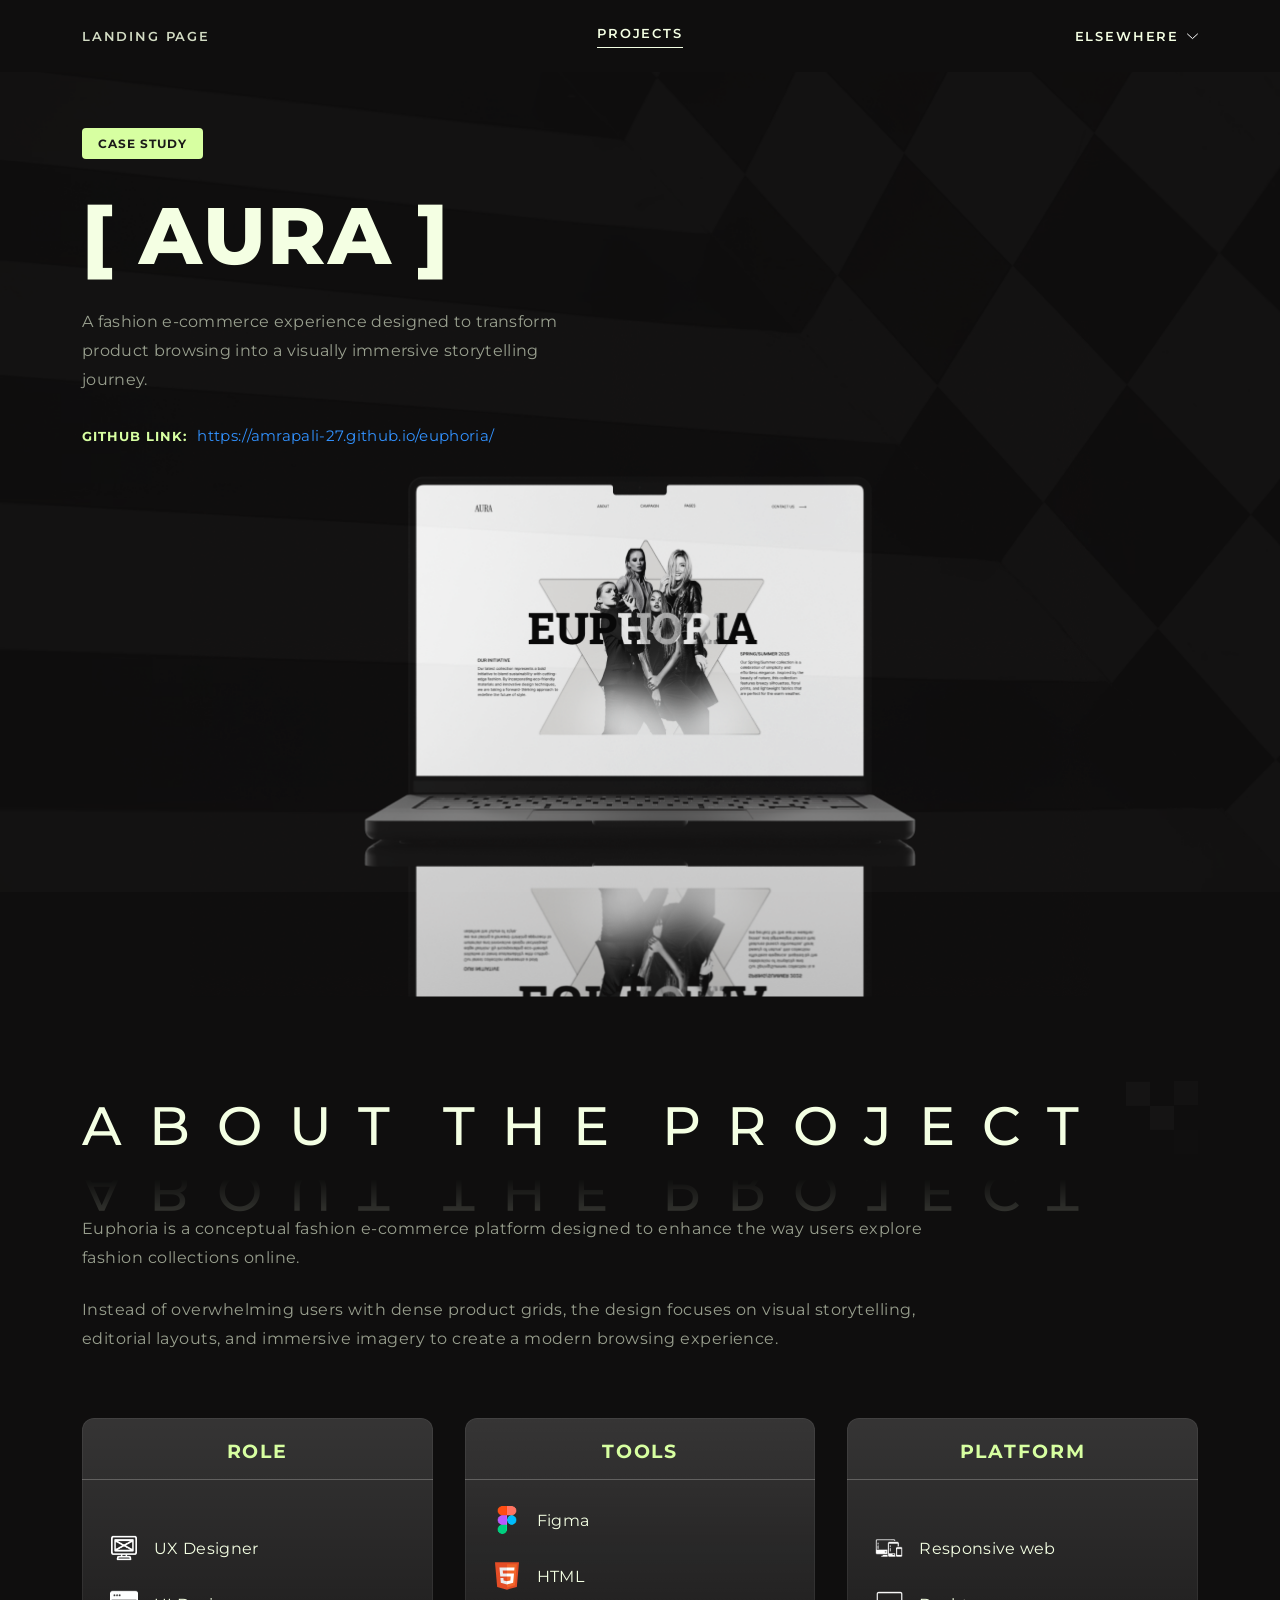
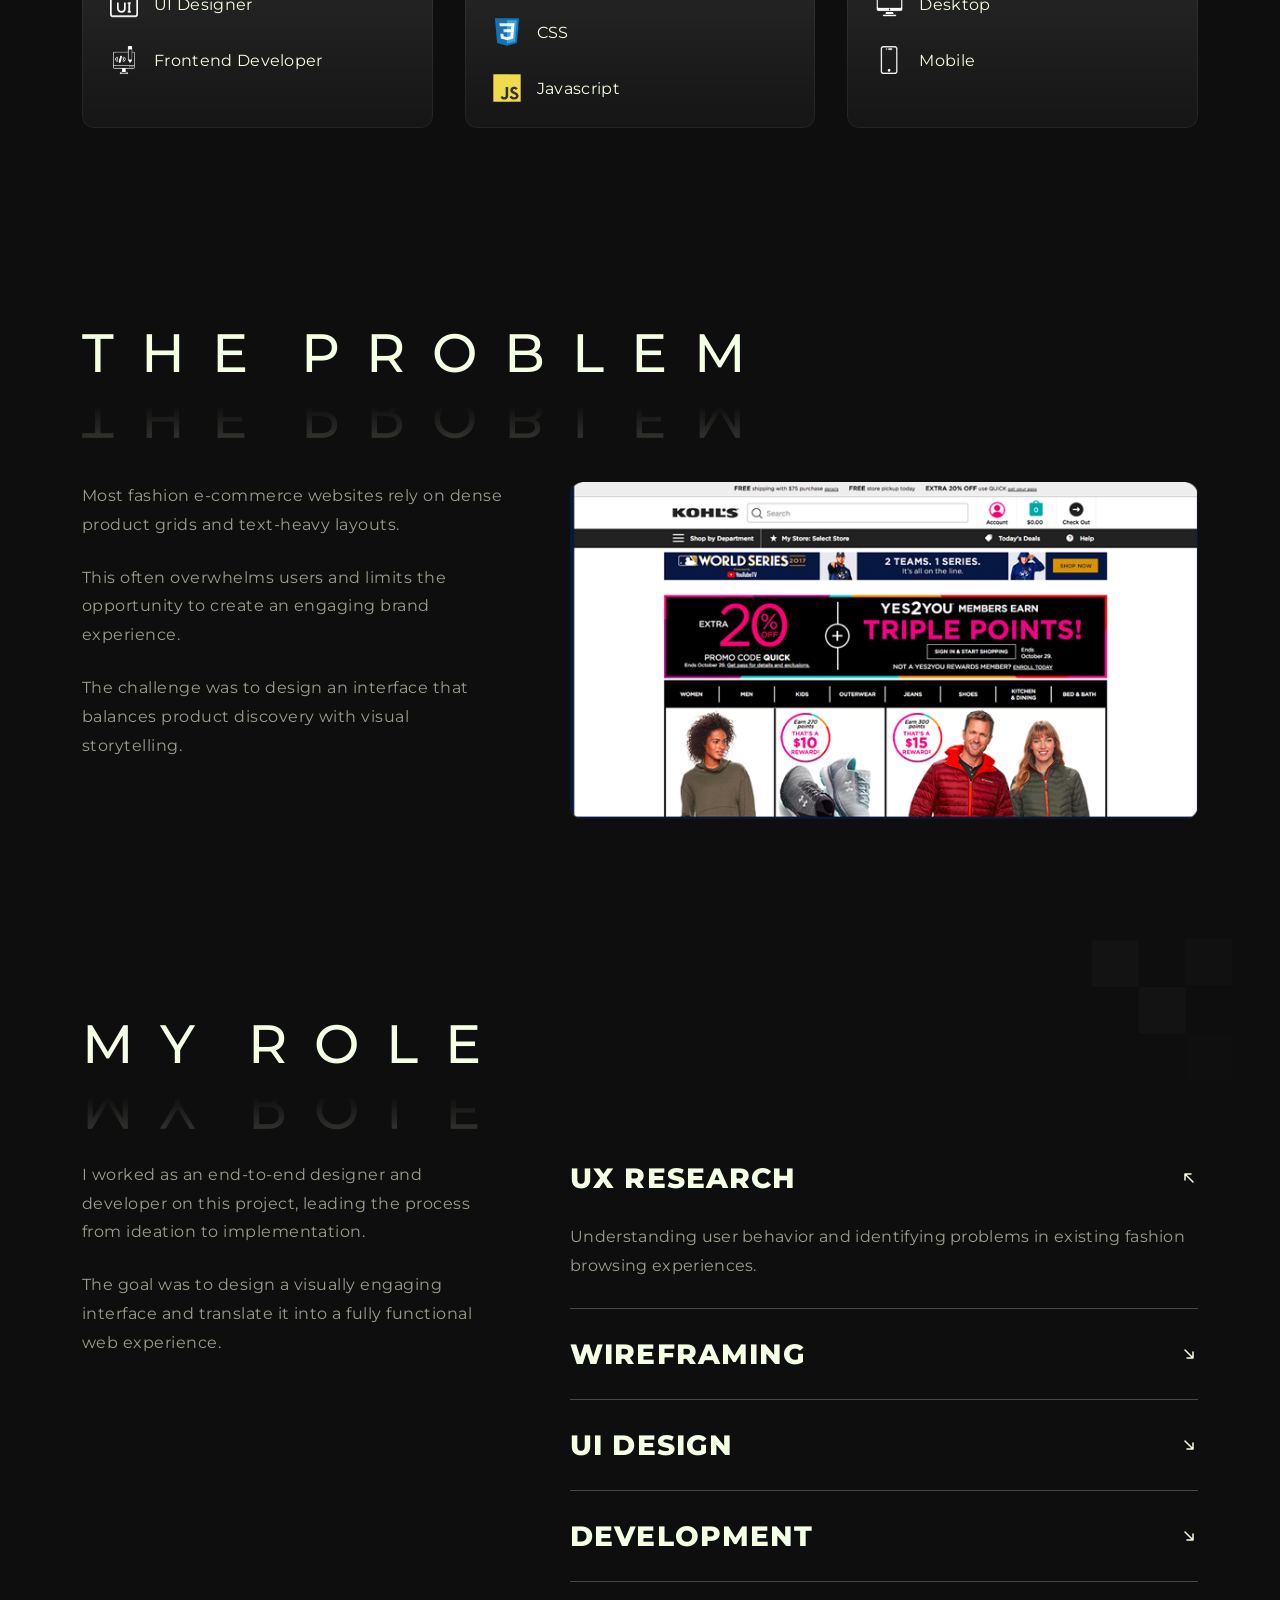
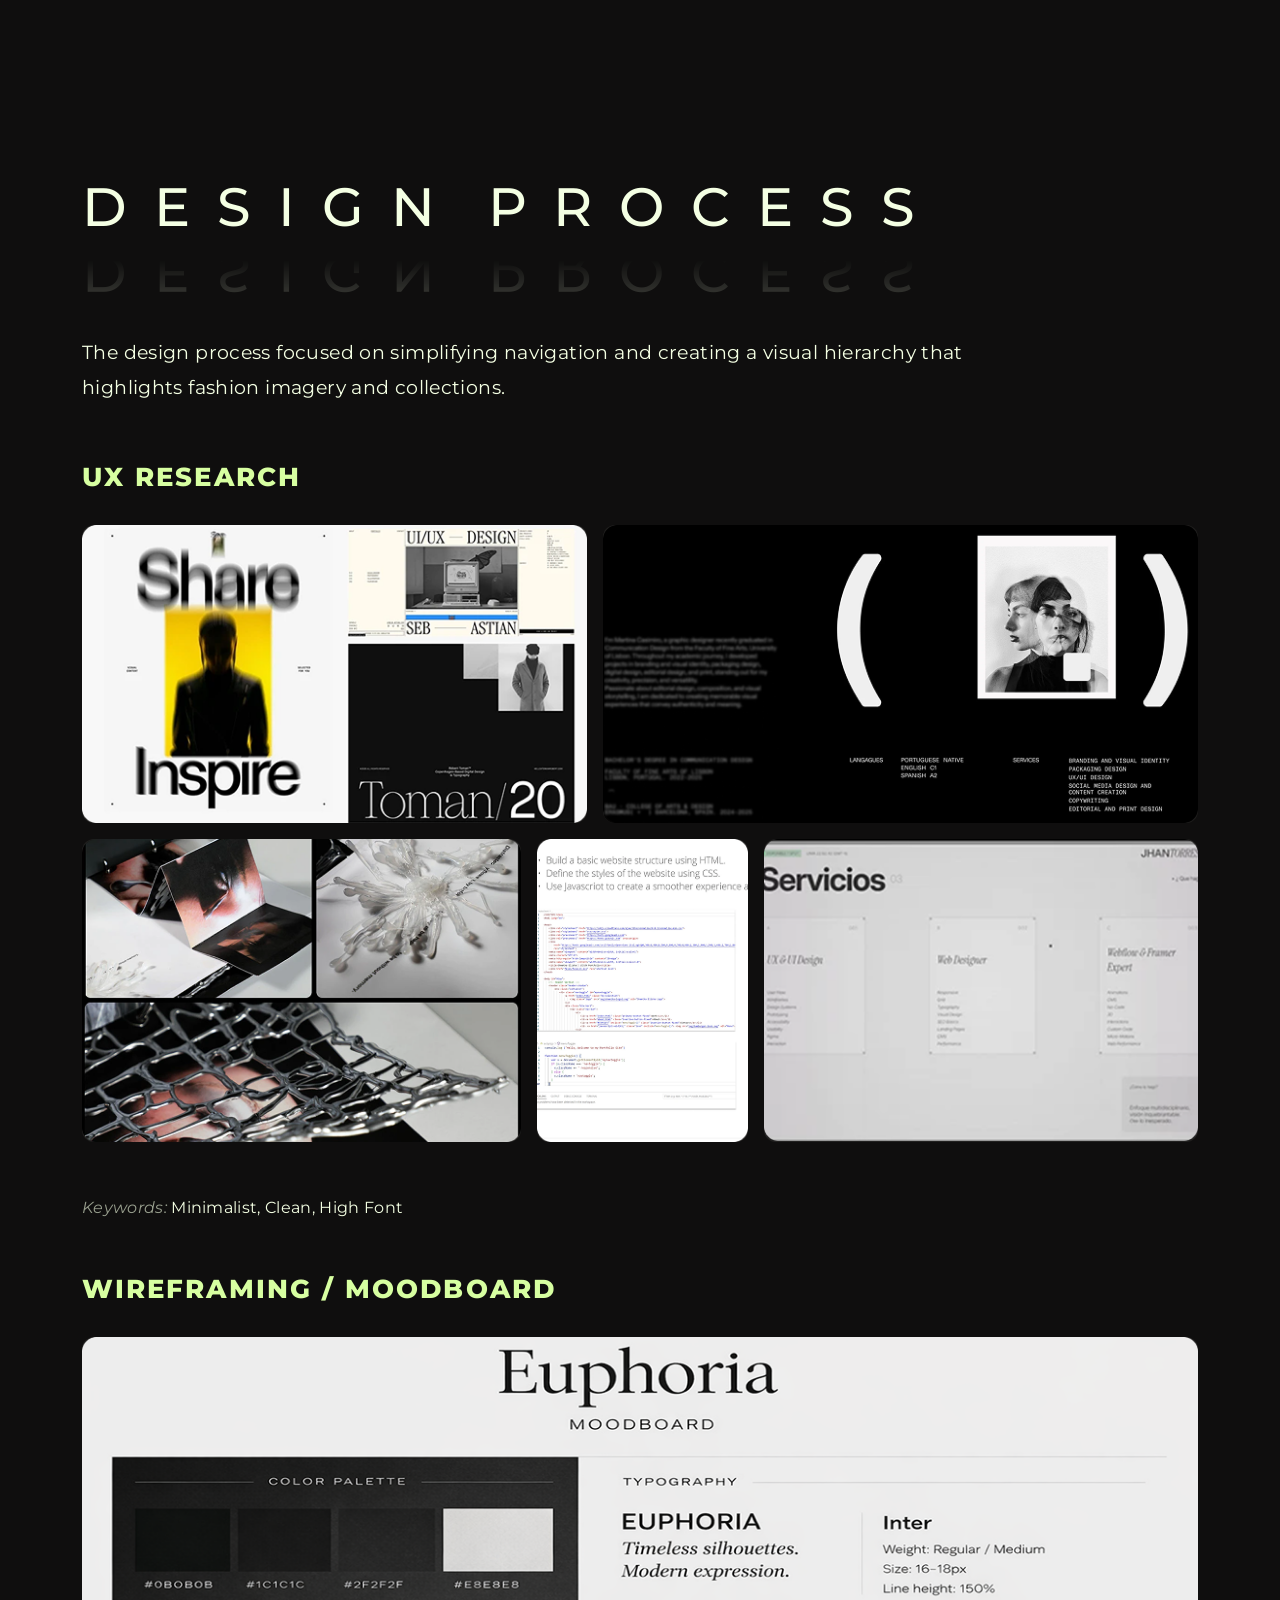
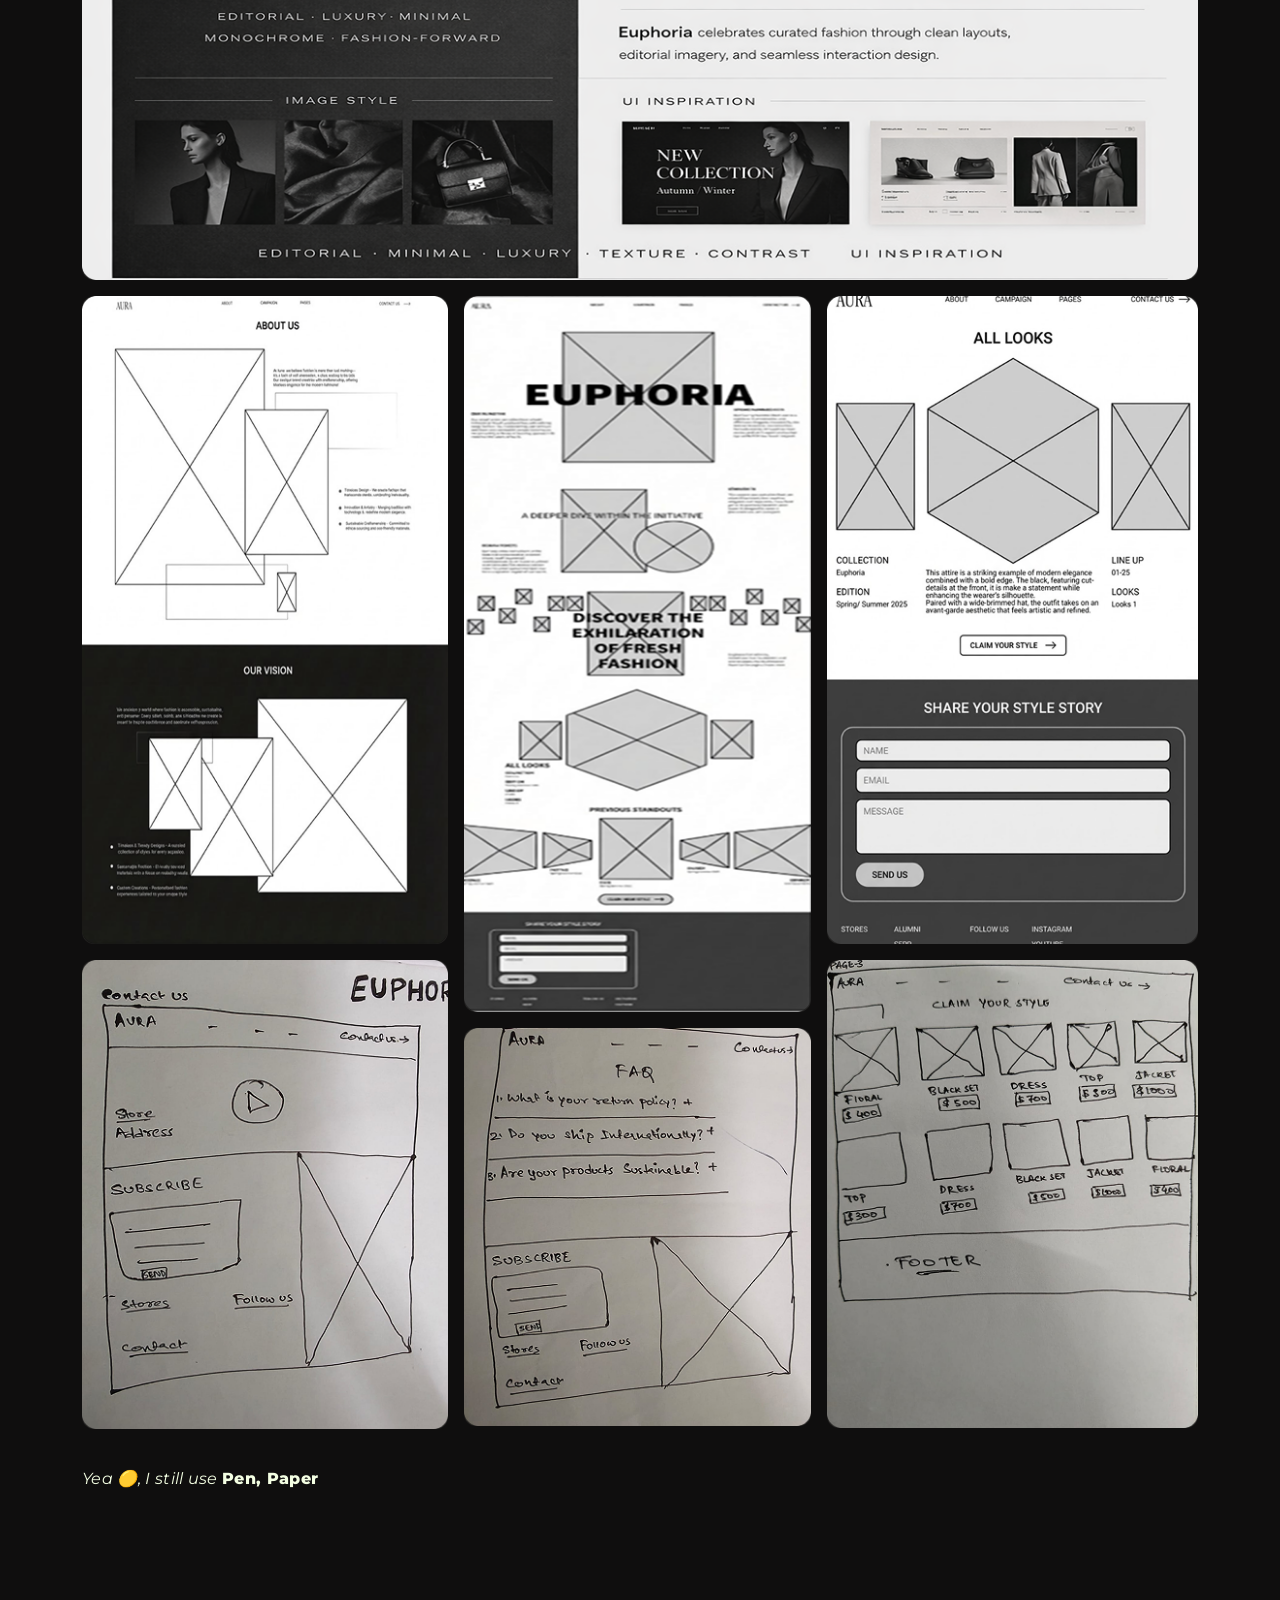
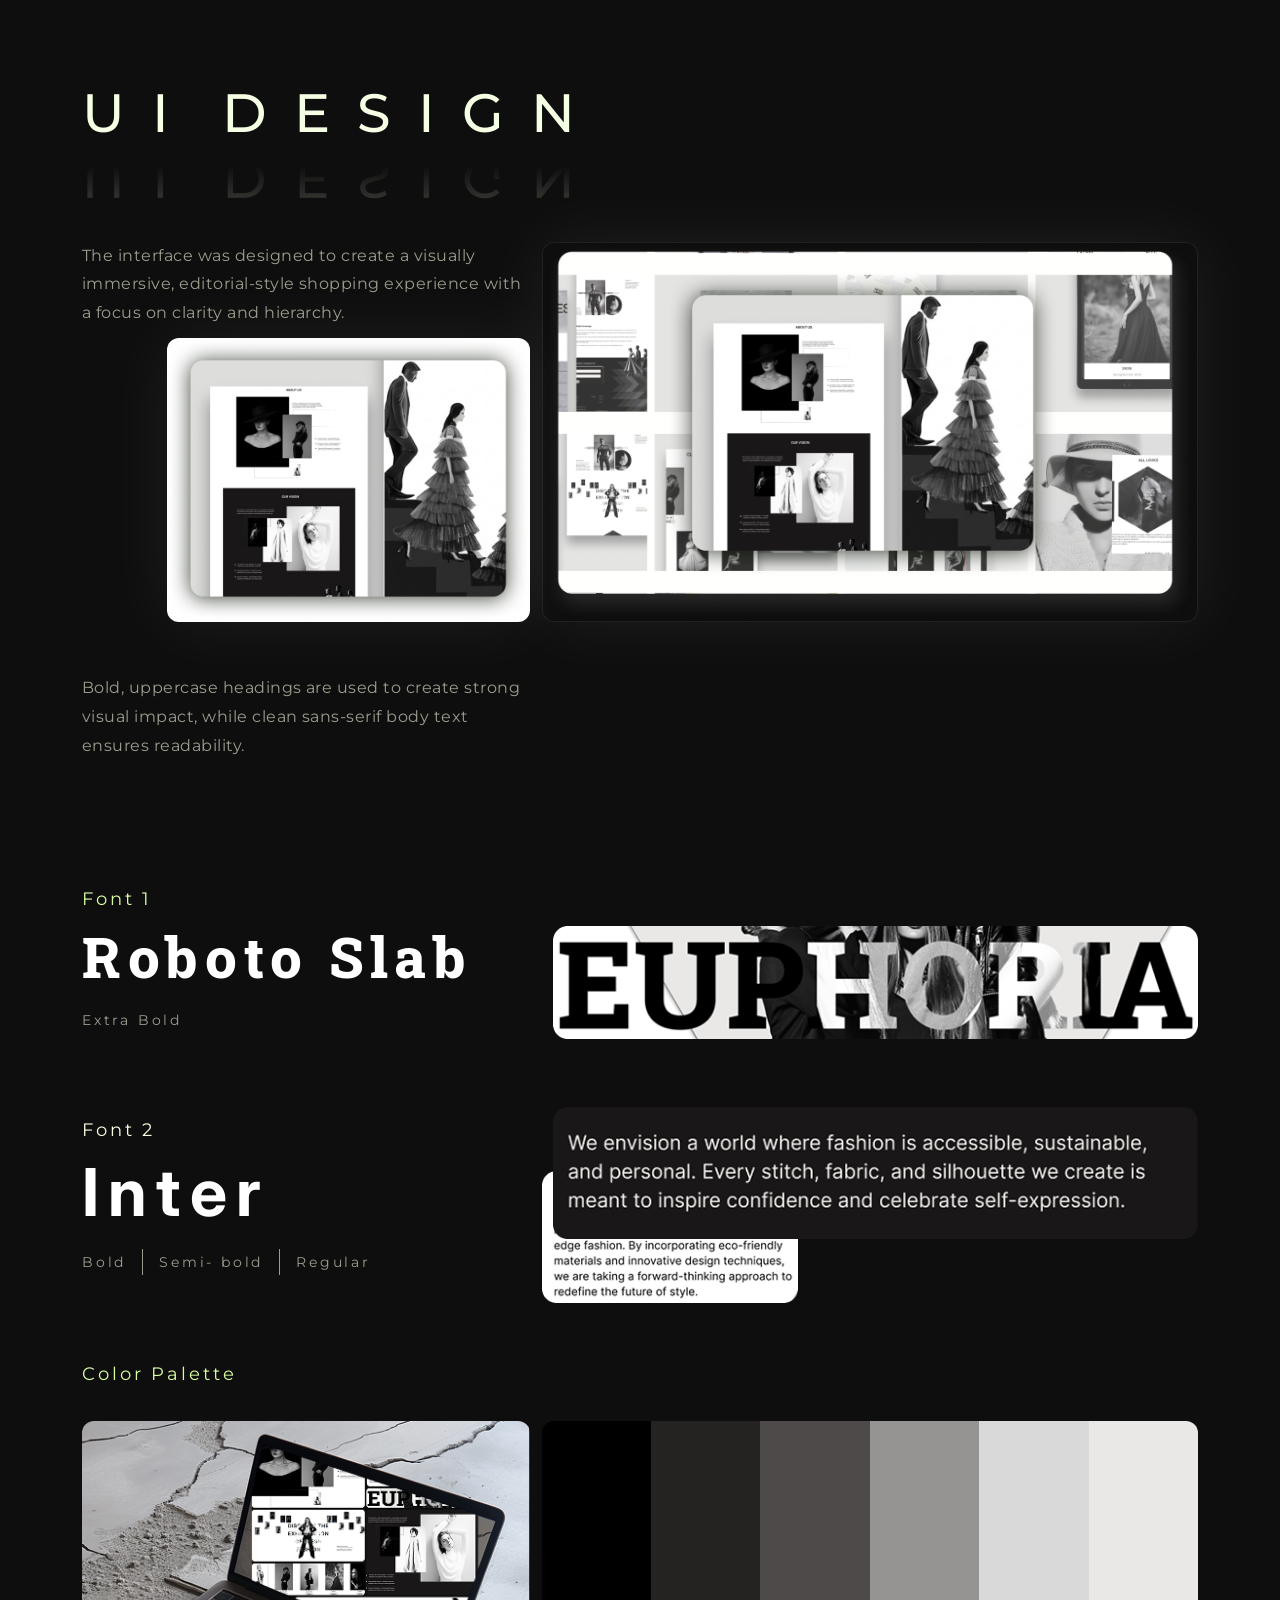
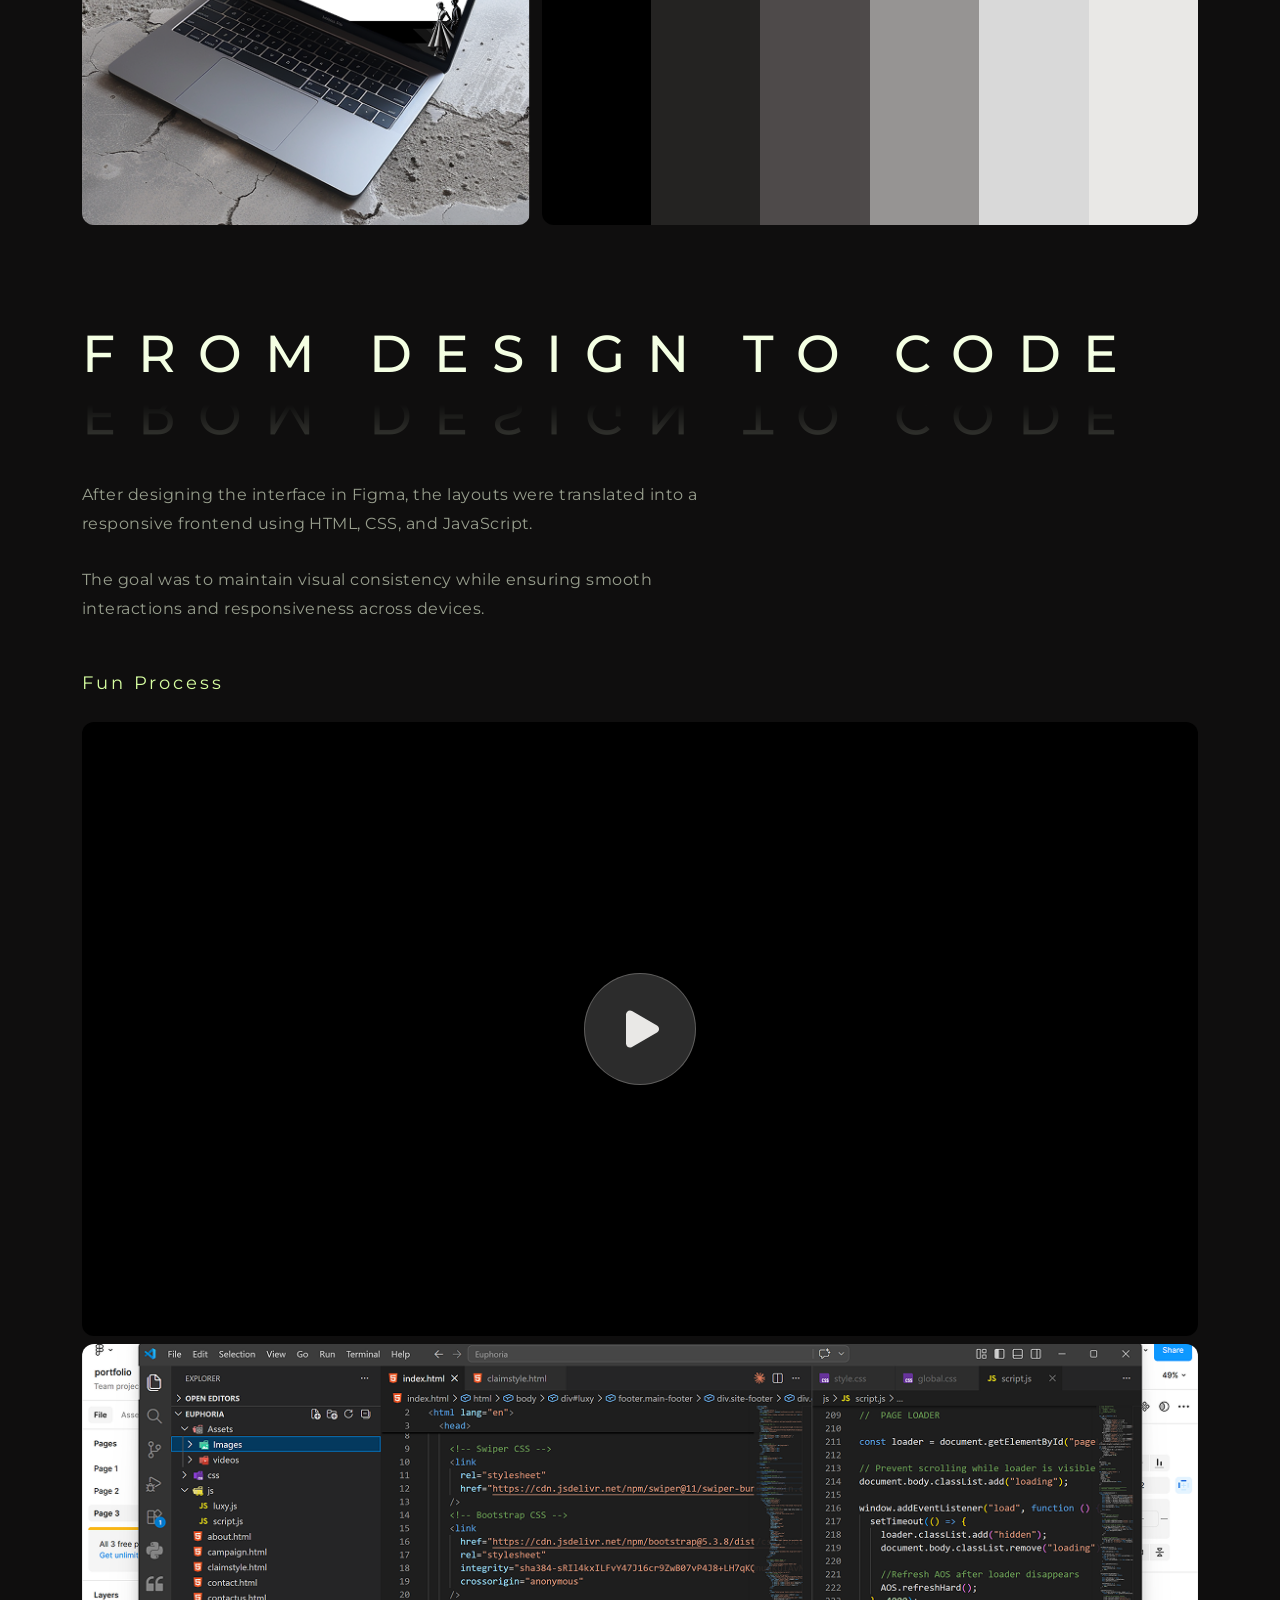
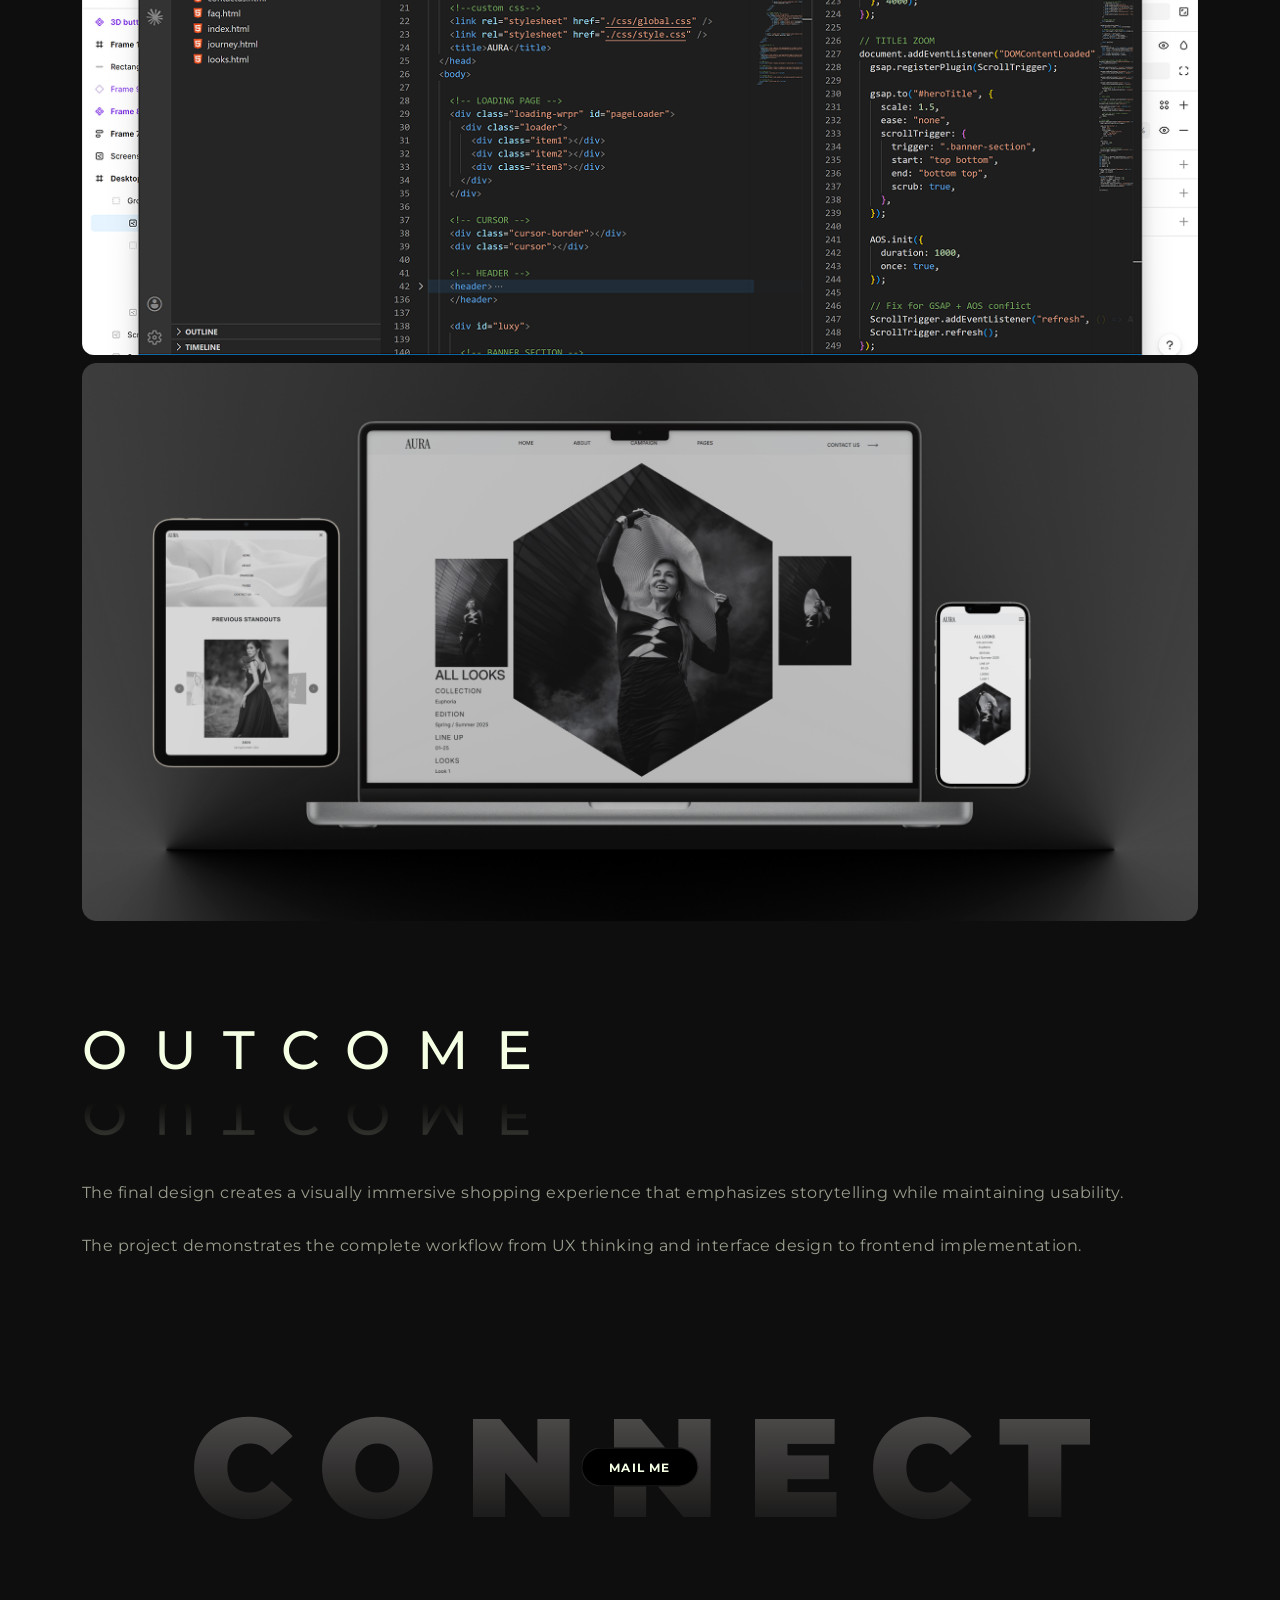
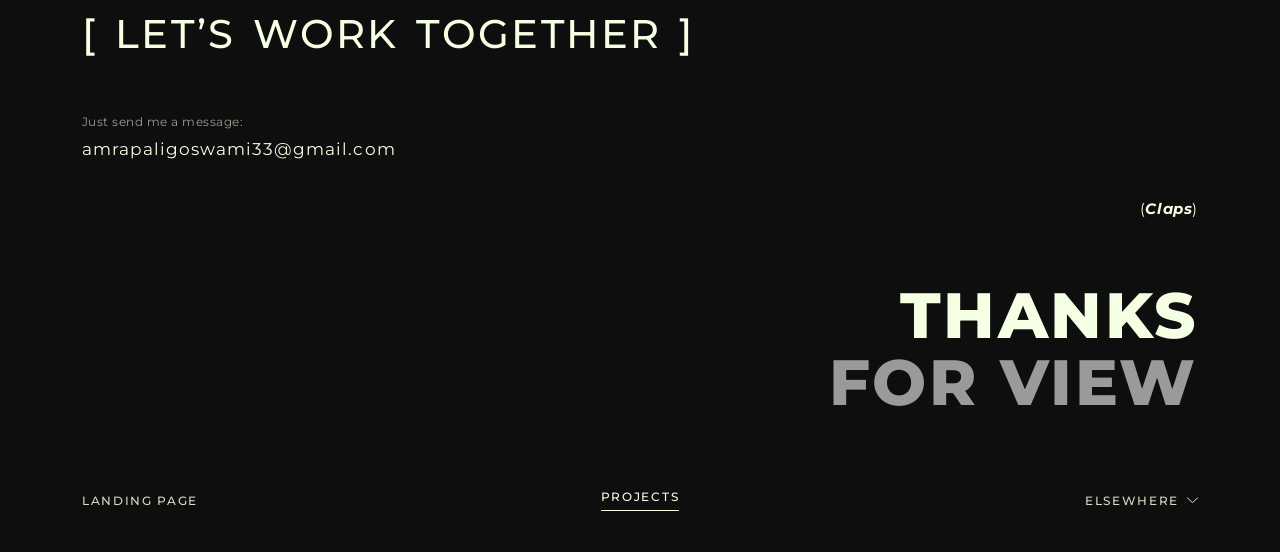
==== commit 11152707: "new sections" ====
--- a/Aura.html
+++ b/Aura.html
@@ -10,7 +10,7 @@
     <title>Aura | Case Study</title>
   </head>
   <body>
-    <!-- ===================== Header / Navigation ===================== -->
+    <!-- header -->
     <header class="site-header">
       <div class="container header-inner">
         <nav class="site-nav" aria-label="Primary">
@@ -61,7 +61,7 @@
       </div>
     </header>
 
-    <!-- ===================== Case Study: Banner ===================== -->
+    <!-- banner -->
     <section class="case-study-hero">
       <div class="container">
         <span class="case-study-badge">Case Study</span>
@@ -89,7 +89,7 @@
       </div>
     </section>
 
-    <!-- ===================== About the Project ===================== -->
+    <!-- about the project -->
     <section class="about-project">
       <div class="container">
         <div class="about-project-head">
@@ -168,7 +168,7 @@
       </div>
     </section>
 
-    <!-- ===================== The Problem ===================== -->
+    <!-- the problem -->
     <section class="the-problem">
       <div class="container">
         <h2 class="the-problem-title" data-text="The Problem">The Problem</h2>
@@ -199,7 +199,7 @@
       </div>
     </section>
 
-    <!-- ===================== My Role ===================== -->
+    <!-- my role -->
     <section class="my-role">
       <img src="./Assets/Images/svg-box.svg" alt="" class="my-role-boxes" />
 
@@ -283,7 +283,7 @@
       </div>
     </section>
 
-    <!-- ===================== Design Process ===================== -->
+    <!-- design process -->
     <section class="design-process">
       <div class="container">
         <h2 class="process-title" data-text="Design Process">Design Process</h2>
@@ -334,10 +334,188 @@
         </div>
 
         <p class="process-keywords"><em>Keywords:</em> Minimalist, Clean, High Font</p>
-      </div>
-    </section>
-
-    <!-- ===================== Footer ===================== -->
+
+        <h3 class="process-subhead">Wireframing / Moodboard</h3>
+
+        <div class="wireframe-gallery">
+          <div class="wireframe-item wireframe-item--board">
+            <img
+              src="./Assets/Images/wire1.png"
+              alt="Euphoria moodboard with color palette, typography, image style, and UI inspiration references"
+            />
+          </div>
+
+          <div class="wireframe-columns">
+            <div class="wireframe-column">
+              <div class="wireframe-item">
+                <img src="./Assets/Images/wire2.png" alt="Wireframe for the About Us and Our Vision pages" />
+              </div>
+              <div class="wireframe-item">
+                <img src="./Assets/Images/wire5.png" alt="Hand-drawn sketch of the Contact Us page" />
+              </div>
+            </div>
+            <div class="wireframe-column">
+              <div class="wireframe-item">
+                <img src="./Assets/Images/wire3.png" alt="Wireframe for the Euphoria campaign landing page" />
+              </div>
+              <div class="wireframe-item">
+                <img src="./Assets/Images/wire6.png" alt="Hand-drawn sketch of the FAQ page" />
+              </div>
+            </div>
+            <div class="wireframe-column">
+              <div class="wireframe-item">
+                <img src="./Assets/Images/wire4.png" alt="Wireframe for the All Looks and Share Your Style sections" />
+              </div>
+              <div class="wireframe-item">
+                <img src="./Assets/Images/wire7.png" alt="Hand-drawn sketch of the Claim Your Style product grid" />
+              </div>
+            </div>
+          </div>
+        </div>
+
+        <p class="wireframe-caption">Yea <span aria-hidden="true">&#128993;</span>, I still use <strong>Pen, Paper</strong></p>
+      </div>
+    </section>
+
+    <!-- ui design -->
+    <section class="ui-design">
+      <div class="container">
+        <h2 class="ui-design-title" data-text="UI Design">UI Design</h2>
+
+        <div class="ui-design-content">
+          <div class="ui-design-copy">
+            <p>
+              The interface was designed to create a visually immersive, editorial-style
+              shopping experience with a focus on clarity and hierarchy.
+            </p>
+
+            <div class="ui-design-image ui-design-image--small">
+              <img
+                src="./Assets/Images/ui1.jpg"
+                alt="About Us and Our Vision page UI paired with an editorial fashion photograph"
+              />
+            </div>
+
+            <p>
+              Bold, uppercase headings are used to create strong visual impact, while clean
+              sans-serif body text ensures readability.
+            </p>
+          </div>
+
+          <div class="ui-design-image ui-design-image--large">
+            <img
+              src="./Assets/Images/ui2.png"
+              alt="Collage of Euphoria UI screens including the About Us, campaign, and All Looks pages"
+            />
+          </div>
+        </div>
+      </div>
+    </section>
+
+    <!-- fonts and colors -->
+    <section class="visual-system">
+      <div class="container visual-system-grid">
+        <div class="type-spec">
+          <p class="type-spec-label type-spec-label--accent">Font 1</p>
+          <h3 class="type-spec-name type-spec-name--slab">Roboto Slab</h3>
+          <p class="type-spec-weights"><span>Extra Bold</span></p>
+        </div>
+
+        <div class="type-sample type-sample--slab">
+          <img src="./Assets/Images/roboto.png" alt="Euphoria wordmark set in Roboto Slab Extra Bold over a fashion photograph" />
+        </div>
+
+        <div class="type-spec">
+          <p class="type-spec-label">Font 2</p>
+          <h3 class="type-spec-name type-spec-name--inter">Inter</h3>
+          <p class="type-spec-weights">
+            <span>Bold</span>
+            <span>Semi- bold</span>
+            <span>Regular</span>
+          </p>
+        </div>
+
+        <div class="type-sample type-sample--inter">
+          <img class="type-sample-back" src="./Assets/Images/inter2.png" alt="Our Initiative text block set in Inter" />
+          <img class="type-sample-front" src="./Assets/Images/inter1.png" alt="Brand vision statement set in Inter" />
+        </div>
+
+        <p class="type-spec-label type-spec-label--accent palette-label">Color Palette</p>
+
+        <div class="palette-image">
+          <img src="./Assets/Images/color-pallete.png" alt="Laptop displaying the Euphoria site on cracked concrete, echoing the monochrome palette" />
+        </div>
+
+        <ul class="palette-swatches" aria-label="Color palette">
+          <li class="palette-swatch" tabindex="0" style="--i: 0; --swatch: #000000"><span>#000000</span></li>
+          <li class="palette-swatch" tabindex="0" style="--i: 1; --swatch: #242322"><span>#242322</span></li>
+          <li class="palette-swatch" tabindex="0" style="--i: 2; --swatch: #4e4a4a"><span>#4E4A4A</span></li>
+          <li class="palette-swatch palette-swatch--light" tabindex="0" style="--i: 3; --swatch: #969493"><span>#969493</span></li>
+          <li class="palette-swatch palette-swatch--light" tabindex="0" style="--i: 4; --swatch: #d9d9d9"><span>#D9D9D9</span></li>
+          <li class="palette-swatch palette-swatch--light" tabindex="0" style="--i: 5; --swatch: #e9e8e6"><span>#E9E8E6</span></li>
+        </ul>
+      </div>
+    </section>
+
+    <!-- from design to code -->
+    <section class="design-code">
+      <div class="container">
+        <h2 class="design-code-title" data-text="From Design to Code">From Design to Code</h2>
+
+        <div class="design-code-copy">
+          <p>
+            After designing the interface in Figma, the layouts were translated into a
+            responsive frontend using HTML, CSS, and JavaScript.
+          </p>
+          <p>
+            The goal was to maintain visual consistency while ensuring smooth interactions
+            and responsiveness across devices.
+          </p>
+        </div>
+
+        <p class="type-spec-label type-spec-label--accent design-code-label">Fun Process</p>
+
+        <div class="design-code-media">
+          <div class="design-code-video" data-video>
+            <!-- video link -->
+            <video src="./Assets/Videos/fun-process.mp4" preload="metadata" playsinline></video>
+            <button class="design-code-play" type="button" aria-label="Play the Fun Process video">
+              <svg width="34" height="38" viewBox="0 0 34 38" fill="currentColor" xmlns="http://www.w3.org/2000/svg" aria-hidden="true">
+                <path d="M31 15.5c2.7 1.5 2.7 5.5 0 7L6 36.9c-2.7 1.5-6-.4-6-3.5V4.6C0 1.5 3.3-.4 6 1.1l25 14.4Z" />
+              </svg>
+            </button>
+          </div>
+
+          <div class="design-code-image">
+            <img src="./Assets/Images/design2code1.png" alt="The Euphoria project open in VS Code with its HTML and JavaScript files side by side" />
+          </div>
+
+          <div class="design-code-image">
+            <img src="./Assets/Images/design2code2.png" alt="The finished All Looks page displayed responsively on a tablet, laptop, and phone" />
+          </div>
+        </div>
+      </div>
+    </section>
+
+    <!-- outcome -->
+    <section class="outcome">
+      <div class="container">
+        <h2 class="process-title" data-text="Outcome">Outcome</h2>
+
+        <div class="outcome-copy">
+          <p>
+            The final design creates a visually immersive shopping experience that
+            emphasizes storytelling while maintaining usability.
+          </p>
+          <p>
+            The project demonstrates the complete workflow from UX thinking and interface
+            design to frontend implementation.
+          </p>
+        </div>
+      </div>
+    </section>
+
+    <!-- footer -->
     <footer class="site-footer">
       <div class="container">
         <div class="footer-connect">
--- a/css/global.css
+++ b/css/global.css
@@ -1,5 +1,4 @@
-/* ===================== Global Reset & Base Styles ===================== */
-/* Shared across every page: fonts, resets, tokens, .container. */
+/* reset and base */
 @import url('https://fonts.googleapis.com/css2?family=Montserrat:ital,wght@0,100..900;1,100..900&display=swap');
 
 
@@ -56,7 +55,7 @@
   padding-inline: 24px;
 }
 
-/* ===================== Header / Nav ===================== */
+/* header */
 
 .site-header {
   position: sticky;
@@ -185,7 +184,7 @@
   background: var(--cream-dark);
 }
 
-/* ===================== Hamburger ===================== */
+/* hamburger */
 .hamburger {
   display: none;
   flex-direction: column;
@@ -219,7 +218,7 @@
   transform: translateY(-8px) rotate(-45deg);
 }
 
-/* ===================== Mobile nav overlay ===================== */
+/* mobile nav */
 .mobile-nav {
   position: fixed;
   inset: 0;
@@ -263,7 +262,7 @@
   opacity: 1;
 }
 
-/* ===================== Footer ===================== */
+/* footer */
 .site-footer {
   padding-top: 64px;
   color: var(--text-light);
@@ -277,7 +276,7 @@
 }
 
 .footer-watermark {
-  /* Negative right margin cancels the trailing letter-spacing so the word stays centred. */
+  /* letter-spacing pushes it off center */
   margin-right: -0.2em;
   font-size: clamp(40px, 12vw, 140px);
   font-weight: 900;
@@ -381,7 +380,6 @@
   color: #9a9a9a;
 }
 
-/* Same three-column layout as the header nav. */
 .footer-nav {
   display: grid;
   grid-template-columns: 1fr auto 1fr;
@@ -426,7 +424,7 @@
   position: relative;
 }
 
-/* Footer menus open upwards since there's no room below. */
+/* opens upwards, no room below */
 .footer-menu {
   top: auto;
   bottom: calc(100% + 14px);
@@ -440,7 +438,6 @@
   right: 0;
 }
 
-/* Breakpoint scale: 1400 / 1200 / 1024 / 992 / 768 / 576 / 320. */
 @media (max-width: 768px) {
   .site-nav {
     display: none;
--- a/css/Aura.css
+++ b/css/Aura.css
@@ -1,4 +1,5 @@
-/* ===================== Aura Case Study (Aura.html only) ===================== */
+/* aura page */
+@import url('https://fonts.googleapis.com/css2?family=Inter:wght@400;600;700&family=Roboto+Slab:wght@800&display=swap');
 
 .case-study-hero {
   position: relative;
@@ -6,8 +7,6 @@
   overflow: hidden;
 }
 
-/* The source PNG already bakes its own low alpha into the pattern,
-   so it's placed at full CSS opacity and left to carry its own subtlety. */
 .case-study-hero::before {
   content: "";
   position: absolute;
@@ -81,9 +80,7 @@
   background-size: 100% 1px;
 }
 
-/* ----- Laptop mockup -----
-   The source PNG has a large built-in blank margin above the laptop itself,
-   so the wrapper is pulled up to close the visual gap left by that. */
+/* laptop mockup */
 .case-study-mockup {
   margin-top: -124px;
   padding-inline: 24px;
@@ -97,7 +94,7 @@
   margin-inline: auto;
 }
 
-/* ===================== About the Project ===================== */
+/* about the project */
 .about-project {
   padding-block: 96px;
 }
@@ -154,7 +151,7 @@
   letter-spacing: 0.03em;
 }
 
-/* ----- Cards ----- */
+/* cards */
 .about-cards {
   display: grid;
   grid-template-columns: repeat(3, 1fr);
@@ -163,7 +160,7 @@
 }
 
 .about-card {
-  border-radius: 16px;
+  border-radius: 12px;
 }
 
 .about-card-inner {
@@ -255,7 +252,7 @@
   object-fit: cover;
 }
 
-/* ===================== The Problem ===================== */
+/* the problem */
 .the-problem {
   padding-block: 96px;
 }
@@ -307,7 +304,7 @@
 
 .the-problem-image {
   flex: 1;
-  border-radius: 16px;
+  border-radius: 12px;
   overflow: hidden;
   box-shadow: inset 0 0 0 1px rgba(245, 244, 240, 0.08);
 }
@@ -318,7 +315,7 @@
   height: auto;
 }
 
-/* ===================== My Role ===================== */
+/* my role */
 .my-role {
   position: relative;
   padding-block: 96px;
@@ -438,7 +435,7 @@
   padding-bottom: 28px;
 }
 
-/* ===================== Design Process ===================== */
+/* design process */
 .design-process {
   padding-block: 96px;
 }
@@ -455,7 +452,9 @@
   text-transform: uppercase;
 }
 
-.process-title::after {
+.process-title::after,
+.ui-design-title::after,
+.design-code-title::after {
   content: attr(data-text);
   position: absolute;
   top: 100%;
@@ -508,7 +507,7 @@
 }
 
 .process-gallery-item {
-  border-radius: 14px;
+  border-radius: 12px;
   overflow: hidden;
   box-shadow: inset 0 0 0 1px rgba(245, 244, 240, 0.08);
 }
@@ -537,8 +536,435 @@
   font-weight: 400;
 }
 
-/* ===================== Responsive ===================== */
-/* Breakpoint scale: 1400 / 1200 / 1024 / 992 / 768 / 576 / 320. */
+/* wireframing / moodboard */
+.wireframe-gallery {
+  display: flex;
+  flex-direction: column;
+  gap: 16px;
+  margin-top: 32px;
+}
+
+.wireframe-columns {
+  display: grid;
+  grid-template-columns: 328fr 311fr 333fr;
+  align-items: start;
+  gap: 16px;
+}
+
+.wireframe-column {
+  display: flex;
+  flex-direction: column;
+  gap: 16px;
+}
+
+.wireframe-item {
+  border-radius: 12px;
+  overflow: hidden;
+  box-shadow: inset 0 0 0 1px rgba(245, 244, 240, 0.08);
+}
+
+.wireframe-item img {
+  display: block;
+  width: 100%;
+  height: auto;
+  transition: transform 0.6s cubic-bezier(0.16, 1, 0.3, 1);
+}
+
+.wireframe-item:hover img {
+  transform: scale(1.05);
+}
+
+.wireframe-caption {
+  margin-top: 40px;
+  color: var(--text-light);
+  font-size: 16px;
+  font-style: italic;
+  letter-spacing: 0.02em;
+}
+
+.wireframe-caption strong {
+  font-style: normal;
+  font-weight: 800;
+}
+
+/* ui design */
+.ui-design {
+  padding-block: 96px;
+}
+
+.ui-design-title {
+  position: relative;
+  display: block;
+  max-width: 100%;
+  color: var(--text-light);
+  font-size: clamp(30px, 4.4vw, 54px);
+  font-weight: 500;
+  letter-spacing: 0.5em;
+  word-spacing: -0.3em;
+  text-transform: uppercase;
+}
+
+.ui-design-content {
+  display: grid;
+  grid-template-columns: minmax(0, 358fr) minmax(0, 525fr);
+  column-gap: 12px;
+  margin-top: 96px;
+}
+
+.ui-design-copy {
+  display: contents;
+  color: var(--text-muted);
+  font-size: 16px;
+  line-height: 1.8;
+  letter-spacing: 0.03em;
+}
+
+.ui-design-image {
+  border-radius: 12px;
+  overflow: hidden;
+  box-shadow: 0 0 70px rgba(245, 244, 240, 0.08), inset 0 0 0 1px rgba(245, 244, 240, 0.08);
+}
+
+.ui-design-image--small {
+  justify-self: end;
+  width: 81%;
+  margin-top: 10px;
+}
+
+.ui-design-copy p:last-child {
+  grid-column: 1;
+  margin-top: 52px;
+}
+
+.ui-design-image--large {
+  position: relative;
+  grid-column: 2;
+  grid-row: 1 / span 2;
+}
+
+.ui-design-image img {
+  display: block;
+  width: 100%;
+  height: auto;
+  transition: transform 0.6s cubic-bezier(0.16, 1, 0.3, 1);
+}
+
+.ui-design-image--large img {
+  position: absolute;
+  inset: 0;
+  height: 100%;
+  object-fit: cover;
+}
+
+.ui-design-image:hover img {
+  transform: scale(1.05);
+}
+
+/* fonts and colors */
+.visual-system {
+  padding-block: 32px 96px;
+}
+
+.visual-system-grid {
+  display: grid;
+  grid-template-columns: minmax(0, 358fr) minmax(0, 525fr);
+  column-gap: 12px;
+}
+
+.type-spec:nth-of-type(n + 2) {
+  margin-top: 80px;
+}
+
+.type-spec-label {
+  color: var(--text-light);
+  font-size: 18px;
+  letter-spacing: 0.16em;
+}
+
+.type-spec-label--accent {
+  color: #d7ffa1;
+}
+
+.type-spec-name {
+  margin-top: 14px;
+  color: #ffffff;
+  line-height: 1.15;
+}
+
+.type-spec-name--slab {
+  font-family: "Roboto Slab", serif;
+  font-size: clamp(34px, 4.6vw, 56px);
+  font-weight: 800;
+  letter-spacing: 0.12em;
+}
+
+.type-spec-name--inter {
+  font-family: "Inter", sans-serif;
+  font-size: clamp(42px, 5.2vw, 66px);
+  font-weight: 700;
+  letter-spacing: 0.14em;
+}
+
+.type-spec-weights {
+  display: flex;
+  flex-wrap: wrap;
+  margin-top: 18px;
+  color: var(--text-muted);
+  font-size: 14px;
+  line-height: 1.9;
+  letter-spacing: 0.2em;
+}
+
+.type-spec-weights span + span {
+  margin-left: 16px;
+  padding-left: 16px;
+  border-left: 1px solid var(--text-muted);
+}
+
+.type-sample img {
+  display: block;
+  width: 100%;
+  height: auto;
+  border-radius: 12px;
+}
+
+.type-sample--slab {
+  justify-self: end;
+  width: 98.3%;
+  margin-top: 38px;
+}
+
+.type-sample--inter {
+  position: relative;
+  aspect-ratio: 525 / 157;
+  margin-top: 68px;
+}
+
+.type-sample--inter .type-sample-front {
+  position: absolute;
+  top: 0;
+  right: 0;
+  width: 98.3%;
+}
+
+.type-sample--inter .type-sample-back {
+  position: absolute;
+  bottom: 0;
+  left: 0;
+  width: 39%;
+}
+
+.palette-label {
+  grid-column: 1 / -1;
+  margin-top: 60px;
+  margin-bottom: 36px;
+}
+
+.palette-image img {
+  display: block;
+  width: 100%;
+  height: auto;
+  border-radius: 12px;
+}
+
+.palette-swatches {
+  display: flex;
+  border-radius: 12px;
+  overflow: hidden;
+}
+
+.palette-swatch {
+  position: relative;
+  flex: 1 1 0;
+  min-width: 0;
+  background: var(--swatch);
+  color: var(--text-light);
+  cursor: pointer;
+  outline: none;
+  transform: scaleY(0);
+  transform-origin: bottom;
+  transition:
+    transform 0.9s cubic-bezier(0.16, 1, 0.3, 1) calc(var(--i) * 90ms),
+    flex-grow 0.5s cubic-bezier(0.16, 1, 0.3, 1);
+}
+
+.palette-swatches.is-visible .palette-swatch {
+  transform: scaleY(1);
+}
+
+.palette-swatch:hover,
+.palette-swatch:focus-visible {
+  flex-grow: 2;
+}
+
+.palette-swatch--light {
+  color: var(--text-dark);
+}
+
+.palette-swatch span {
+  position: absolute;
+  left: 50%;
+  bottom: 24px;
+  font-size: 14px;
+  font-weight: 600;
+  letter-spacing: 0.08em;
+  white-space: nowrap;
+  opacity: 0;
+  transform: translate(-50%, 12px);
+  transition:
+    opacity 0.35s ease,
+    transform 0.5s cubic-bezier(0.16, 1, 0.3, 1);
+}
+
+.palette-swatch:hover span,
+.palette-swatch:focus-visible span {
+  opacity: 1;
+  transform: translate(-50%, 0);
+}
+
+/* no hover on phones so always show the codes */
+@media (hover: none) {
+  .palette-swatch span {
+    bottom: 16px;
+    writing-mode: vertical-rl;
+    opacity: 1;
+    transform: translateX(-50%);
+  }
+}
+
+@media (prefers-reduced-motion: reduce) {
+  .palette-swatch,
+  .palette-swatch span {
+    transition: none;
+  }
+
+  .palette-swatch {
+    transform: none;
+  }
+}
+
+/* from design to code */
+.design-code {
+  padding-block: 0 96px;
+}
+
+.design-code-title {
+  position: relative;
+  color: var(--text-light);
+  font-size: clamp(30px, 4.1vw, 54px);
+  font-weight: 500;
+  letter-spacing: 0.43em;
+  word-spacing: -0.1em;
+  text-transform: uppercase;
+}
+
+.design-code-copy {
+  display: flex;
+  flex-direction: column;
+  gap: 28px;
+  max-width: 57%;
+  margin-top: 96px;
+  color: var(--text-muted);
+  font-size: 16px;
+  line-height: 1.8;
+  letter-spacing: 0.03em;
+}
+
+.design-code-label {
+  margin-top: 48px;
+}
+
+.design-code-media {
+  display: flex;
+  flex-direction: column;
+  gap: 8px;
+  margin-top: 28px;
+}
+
+.design-code-video,
+.design-code-image {
+  position: relative;
+  border-radius: 12px;
+  overflow: hidden;
+}
+
+.design-code-video {
+  aspect-ratio: 574 / 316;
+  background: #000000;
+}
+
+.design-code-video video {
+  display: block;
+  width: 100%;
+  height: 100%;
+  object-fit: cover;
+}
+
+.design-code-play {
+  position: absolute;
+  top: 50%;
+  left: 50%;
+  width: 112px;
+  height: 112px;
+  border-radius: 50%;
+  background: rgba(245, 244, 240, 0.18);
+  box-shadow: inset 0 0 0 1px rgba(245, 244, 240, 0.25);
+  -webkit-backdrop-filter: blur(10px);
+  backdrop-filter: blur(10px);
+  color: #e9e8e6;
+  transform: translate(-50%, -50%);
+  transition:
+    transform 0.5s cubic-bezier(0.16, 1, 0.3, 1),
+    background 0.3s ease;
+}
+
+.design-code-play svg {
+  margin-left: 6px;
+}
+
+.design-code-play:hover,
+.design-code-play:focus-visible {
+  background: rgba(245, 244, 240, 0.3);
+  transform: translate(-50%, -50%) scale(1.1);
+}
+
+.design-code-play:focus-visible {
+  outline: 2px solid var(--text-light);
+  outline-offset: 4px;
+}
+
+.design-code-video.is-playing .design-code-play {
+  display: none;
+}
+
+.design-code-image img {
+  display: block;
+  width: 100%;
+  height: auto;
+  transition: transform 0.6s cubic-bezier(0.16, 1, 0.3, 1);
+}
+
+.design-code-image:hover img {
+  transform: scale(1.03);
+}
+
+/* outcome */
+.outcome {
+  padding-bottom: 72px;
+}
+
+.outcome-copy {
+  display: flex;
+  flex-direction: column;
+  gap: 24px;
+  margin-top: 96px;
+  color: var(--text-muted);
+  font-size: 16px;
+  line-height: 1.8;
+  letter-spacing: 0.03em;
+}
+
+/* responsive */
 @media (max-width: 768px) {
   .case-study-hero {
     padding-block: 40px 0;
@@ -646,6 +1072,119 @@
   .process-gallery-row--bottom {
     grid-template-columns: 1fr;
   }
+
+  .wireframe-columns {
+    grid-template-columns: 1fr;
+  }
+
+  .wireframe-caption {
+    margin-top: 28px;
+  }
+
+  .ui-design {
+    padding-block: 64px;
+  }
+
+  .ui-design-title {
+    letter-spacing: 0.3em;
+    word-spacing: -0.2em;
+  }
+
+  .ui-design-content {
+    display: flex;
+    flex-direction: column;
+    gap: 32px;
+    margin-top: 56px;
+  }
+
+  .ui-design-copy {
+    display: flex;
+    flex-direction: column;
+    gap: 24px;
+  }
+
+  .ui-design-image--small {
+    width: 100%;
+    margin-top: 0;
+  }
+
+  .ui-design-copy p:last-child {
+    margin-top: 0;
+  }
+
+  .ui-design-image--large img {
+    position: static;
+    height: auto;
+    object-fit: initial;
+  }
+
+  .visual-system {
+    padding-block: 16px 64px;
+  }
+
+  .visual-system-grid {
+    grid-template-columns: minmax(0, 1fr);
+  }
+
+  .type-spec:nth-of-type(n + 2) {
+    margin-top: 48px;
+  }
+
+  .type-sample--slab,
+  .type-sample--inter {
+    margin-top: 24px;
+  }
+
+  .type-sample--slab {
+    width: 100%;
+  }
+
+  .palette-label {
+    margin-top: 48px;
+    margin-bottom: 24px;
+  }
+
+  .palette-swatches {
+    height: 260px;
+    margin-top: 12px;
+  }
+
+  .design-code {
+    padding-block: 0 64px;
+  }
+
+  .design-code-title {
+    letter-spacing: 0.2em;
+  }
+
+  .design-code-copy {
+    gap: 24px;
+    max-width: none;
+    margin-top: 56px;
+  }
+
+  .design-code-label {
+    margin-top: 40px;
+  }
+
+  .design-code-play {
+    width: 72px;
+    height: 72px;
+  }
+
+  .design-code-play svg {
+    width: 22px;
+    height: 25px;
+    margin-left: 4px;
+  }
+
+  .outcome {
+    padding-bottom: 32px;
+  }
+
+  .outcome-copy {
+    margin-top: 56px;
+  }
 }
 
 @media (max-width: 576px) {
@@ -701,4 +1240,27 @@
     letter-spacing: 0.18em;
     word-spacing: -0.12em;
   }
-}
+
+  .ui-design-title {
+    font-size: clamp(22px, 7.5vw, 30px);
+    letter-spacing: 0.18em;
+    word-spacing: -0.12em;
+  }
+
+  .type-spec-label {
+    font-size: 16px;
+  }
+
+  .type-spec-name--slab {
+    font-size: clamp(28px, 9vw, 40px);
+  }
+
+  .type-spec-weights {
+    font-size: 12px;
+  }
+
+  .design-code-title {
+    font-size: clamp(22px, 7.5vw, 30px);
+    letter-spacing: 0.14em;
+  }
+}
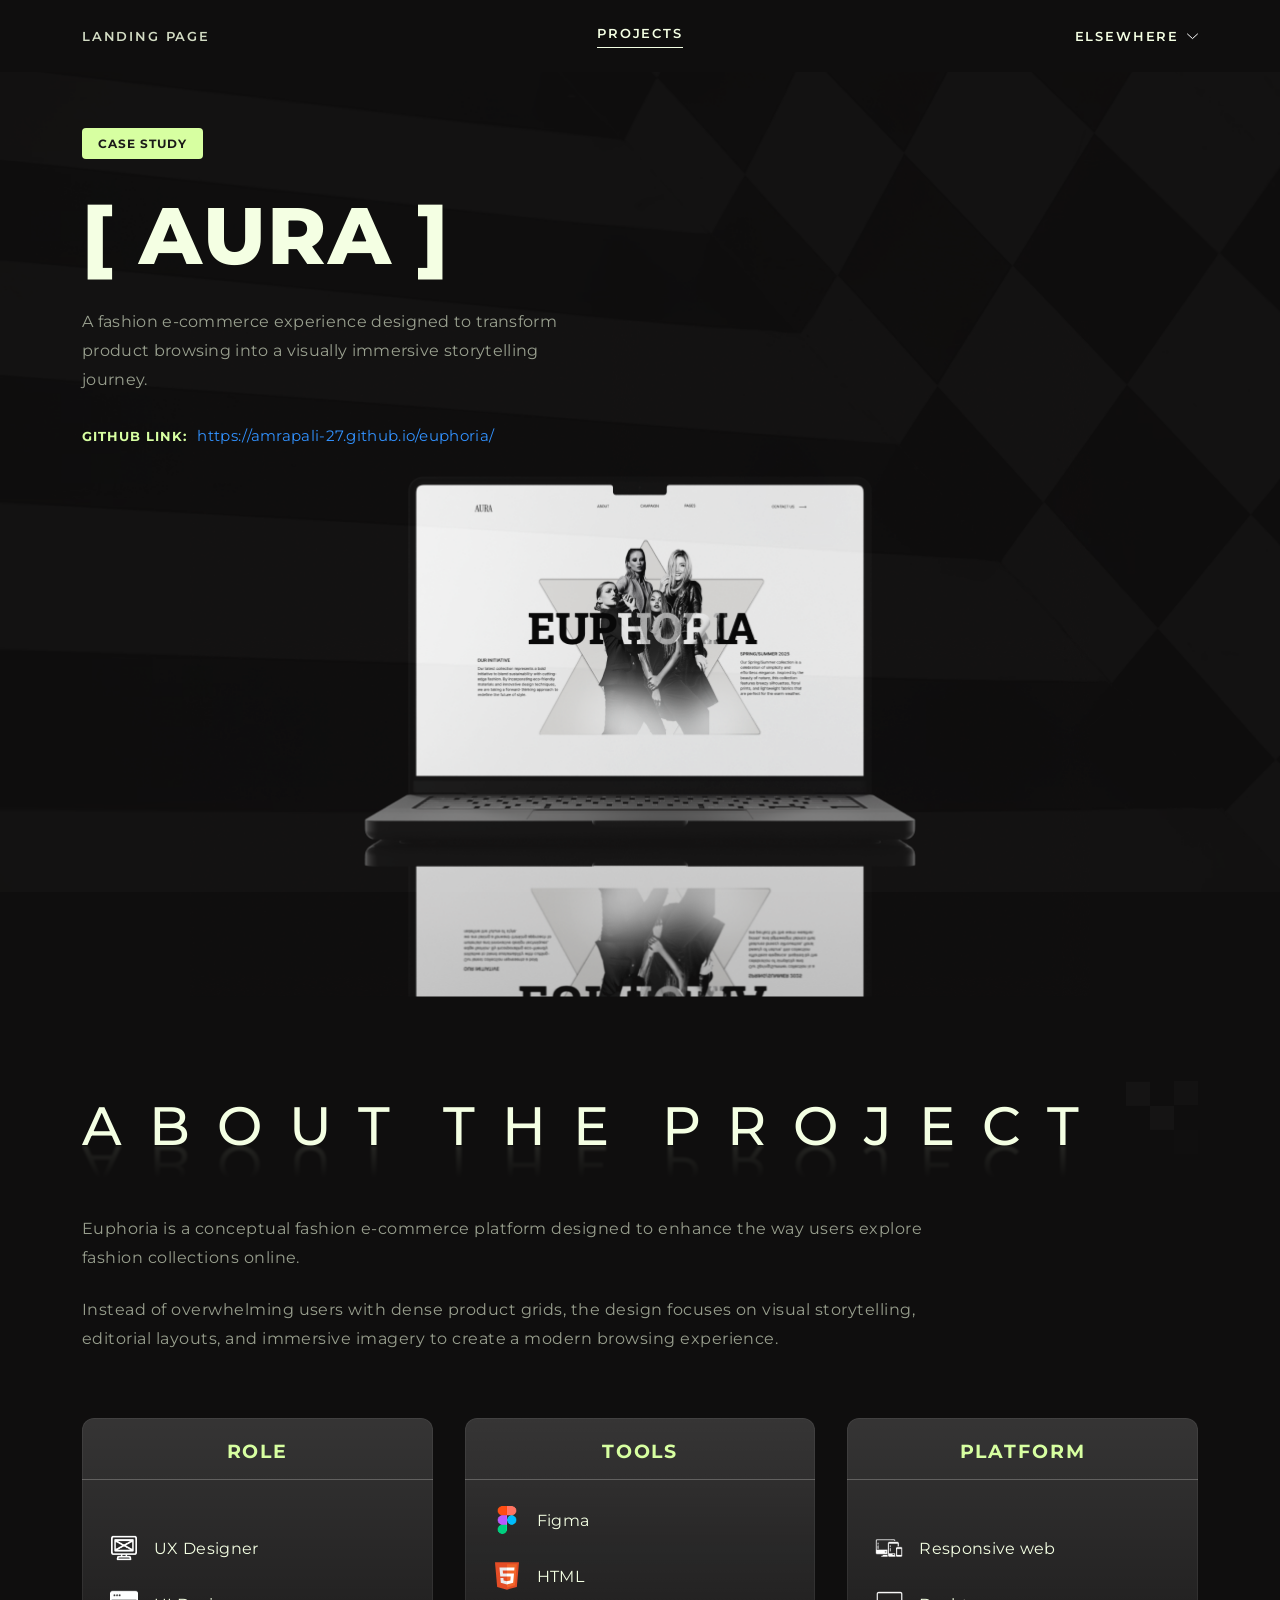
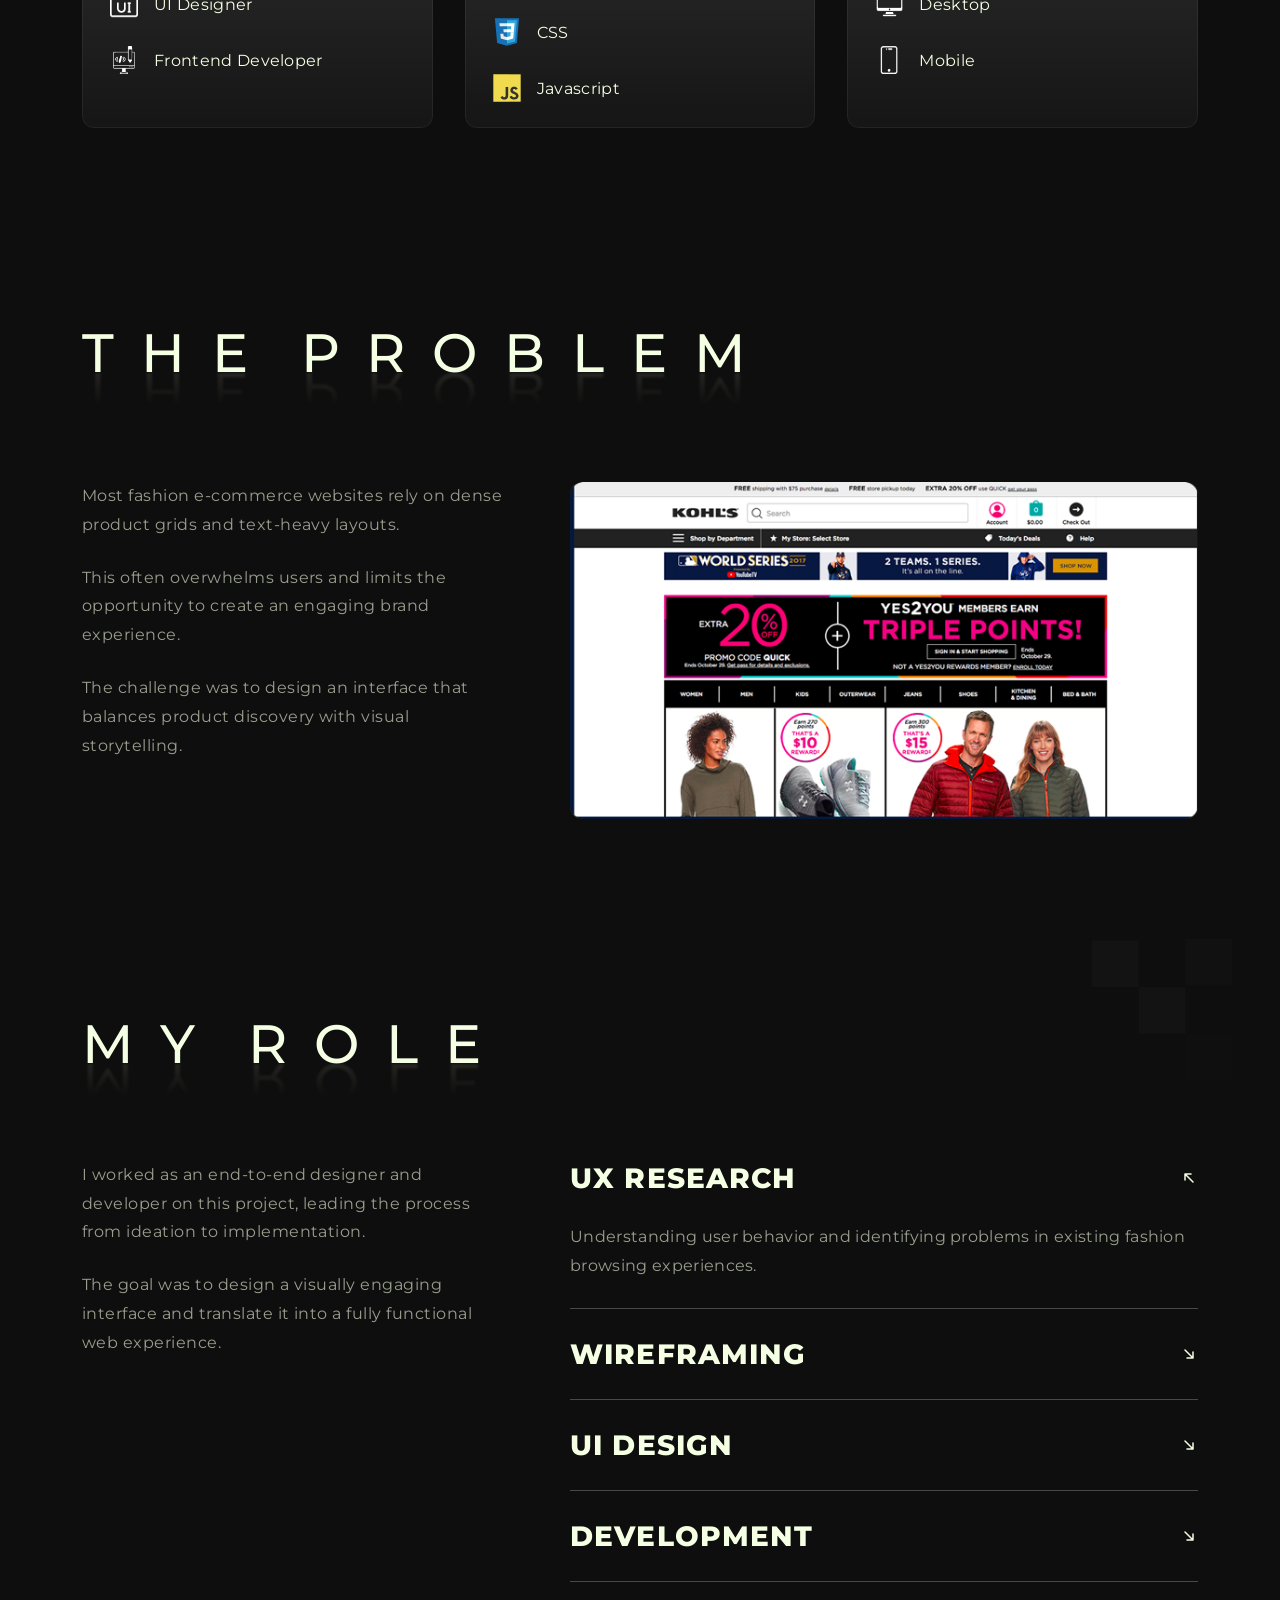
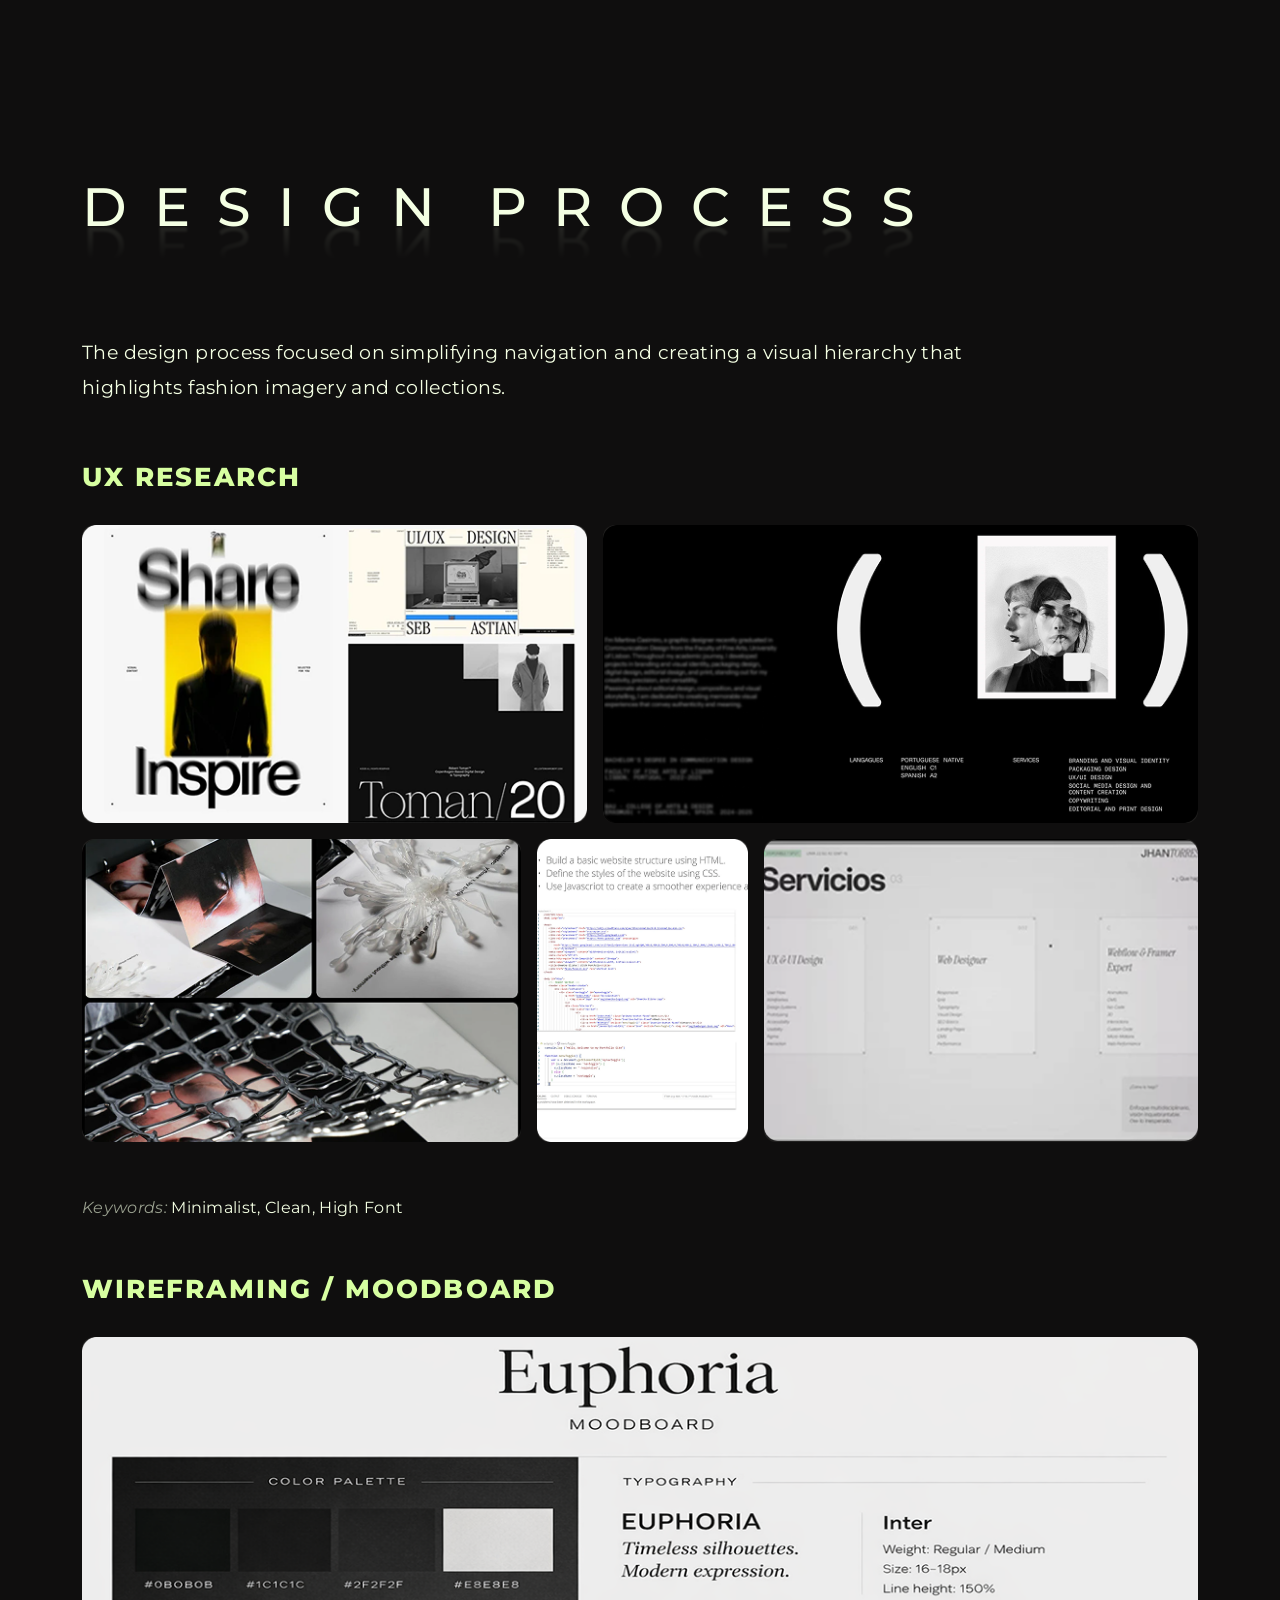
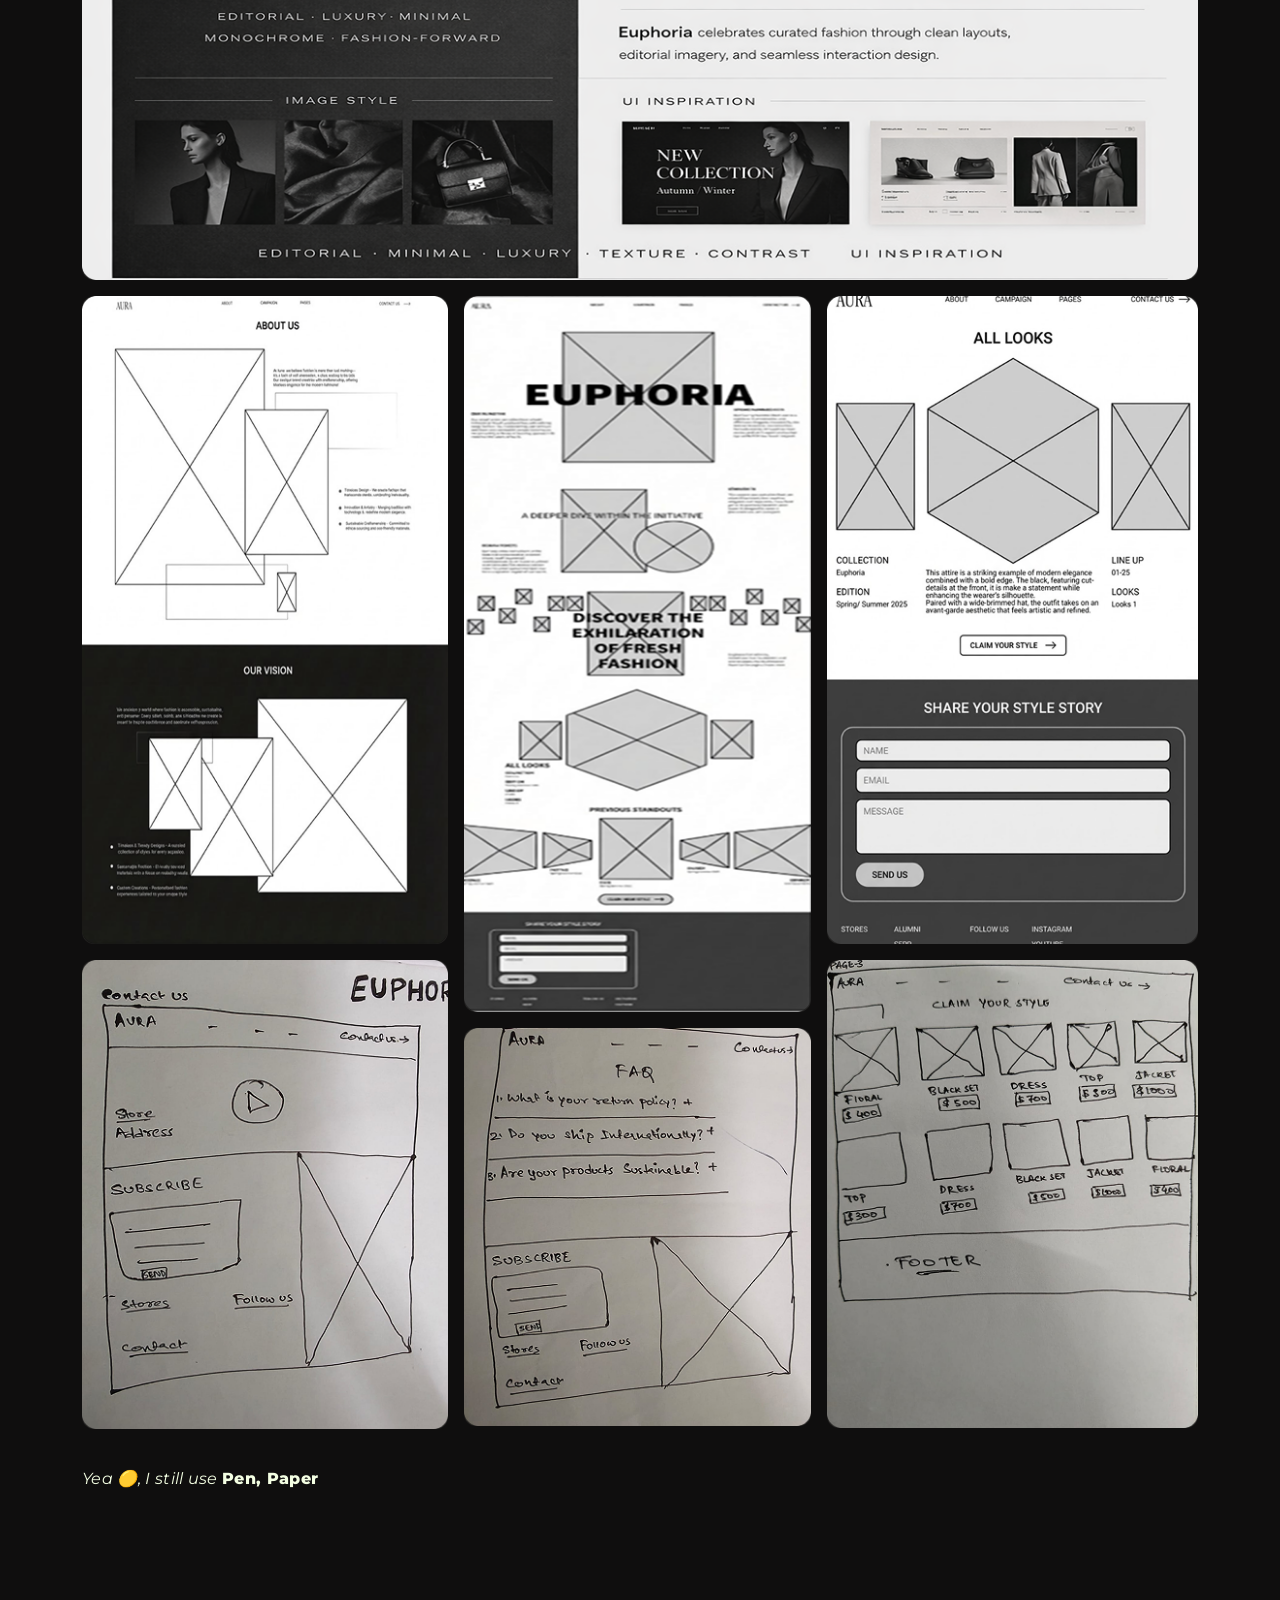
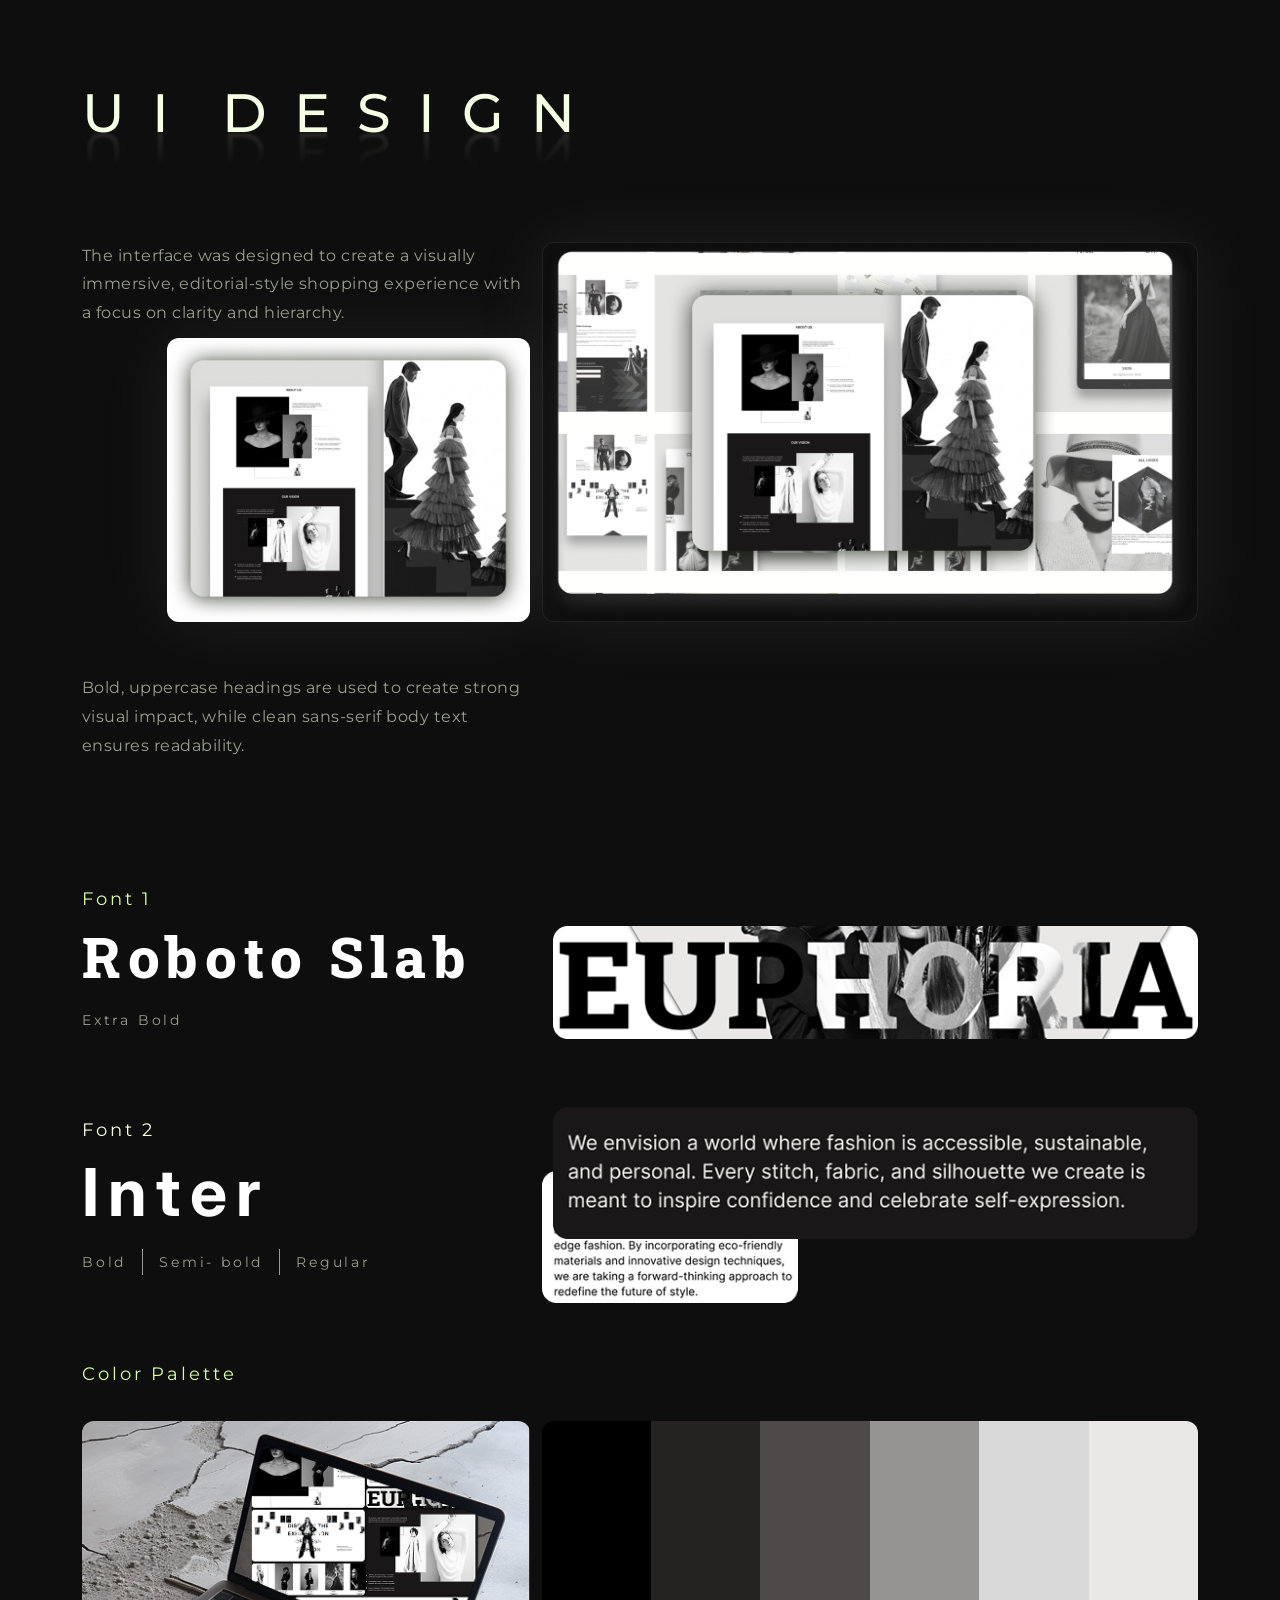
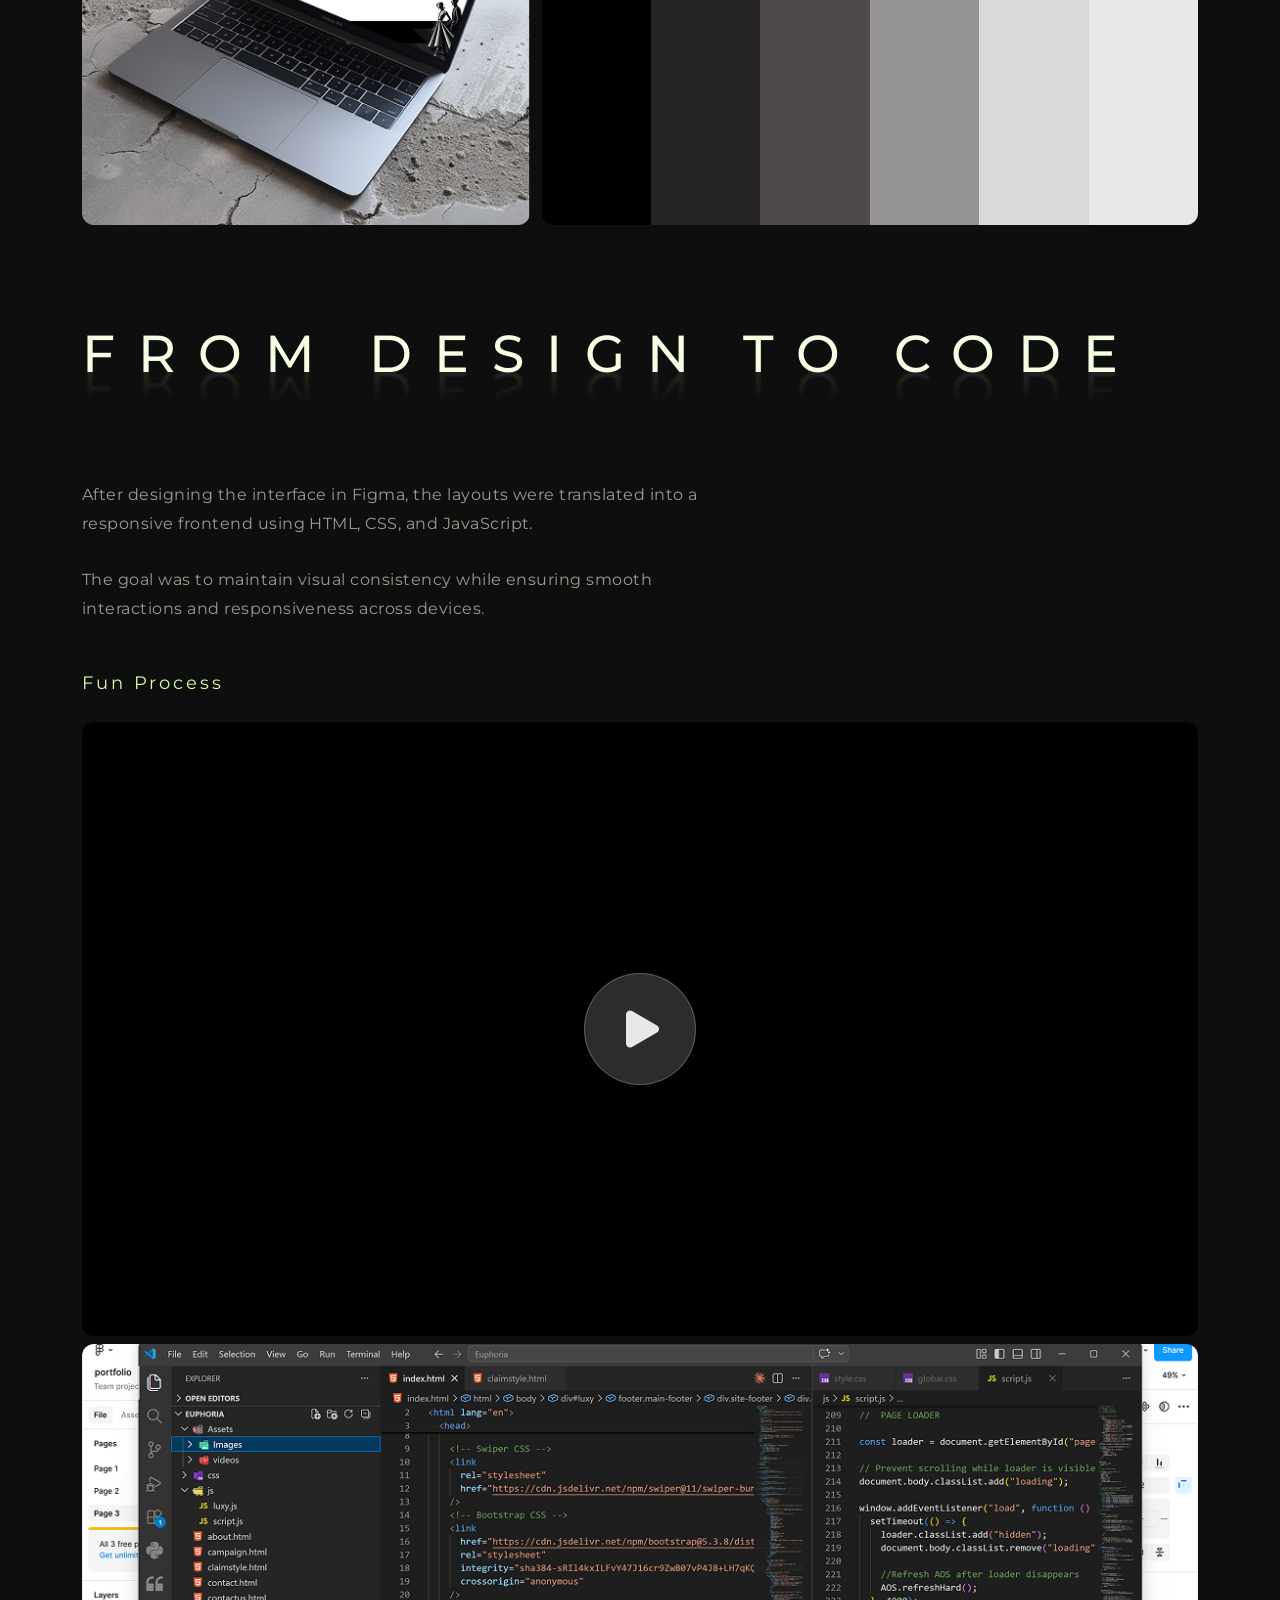
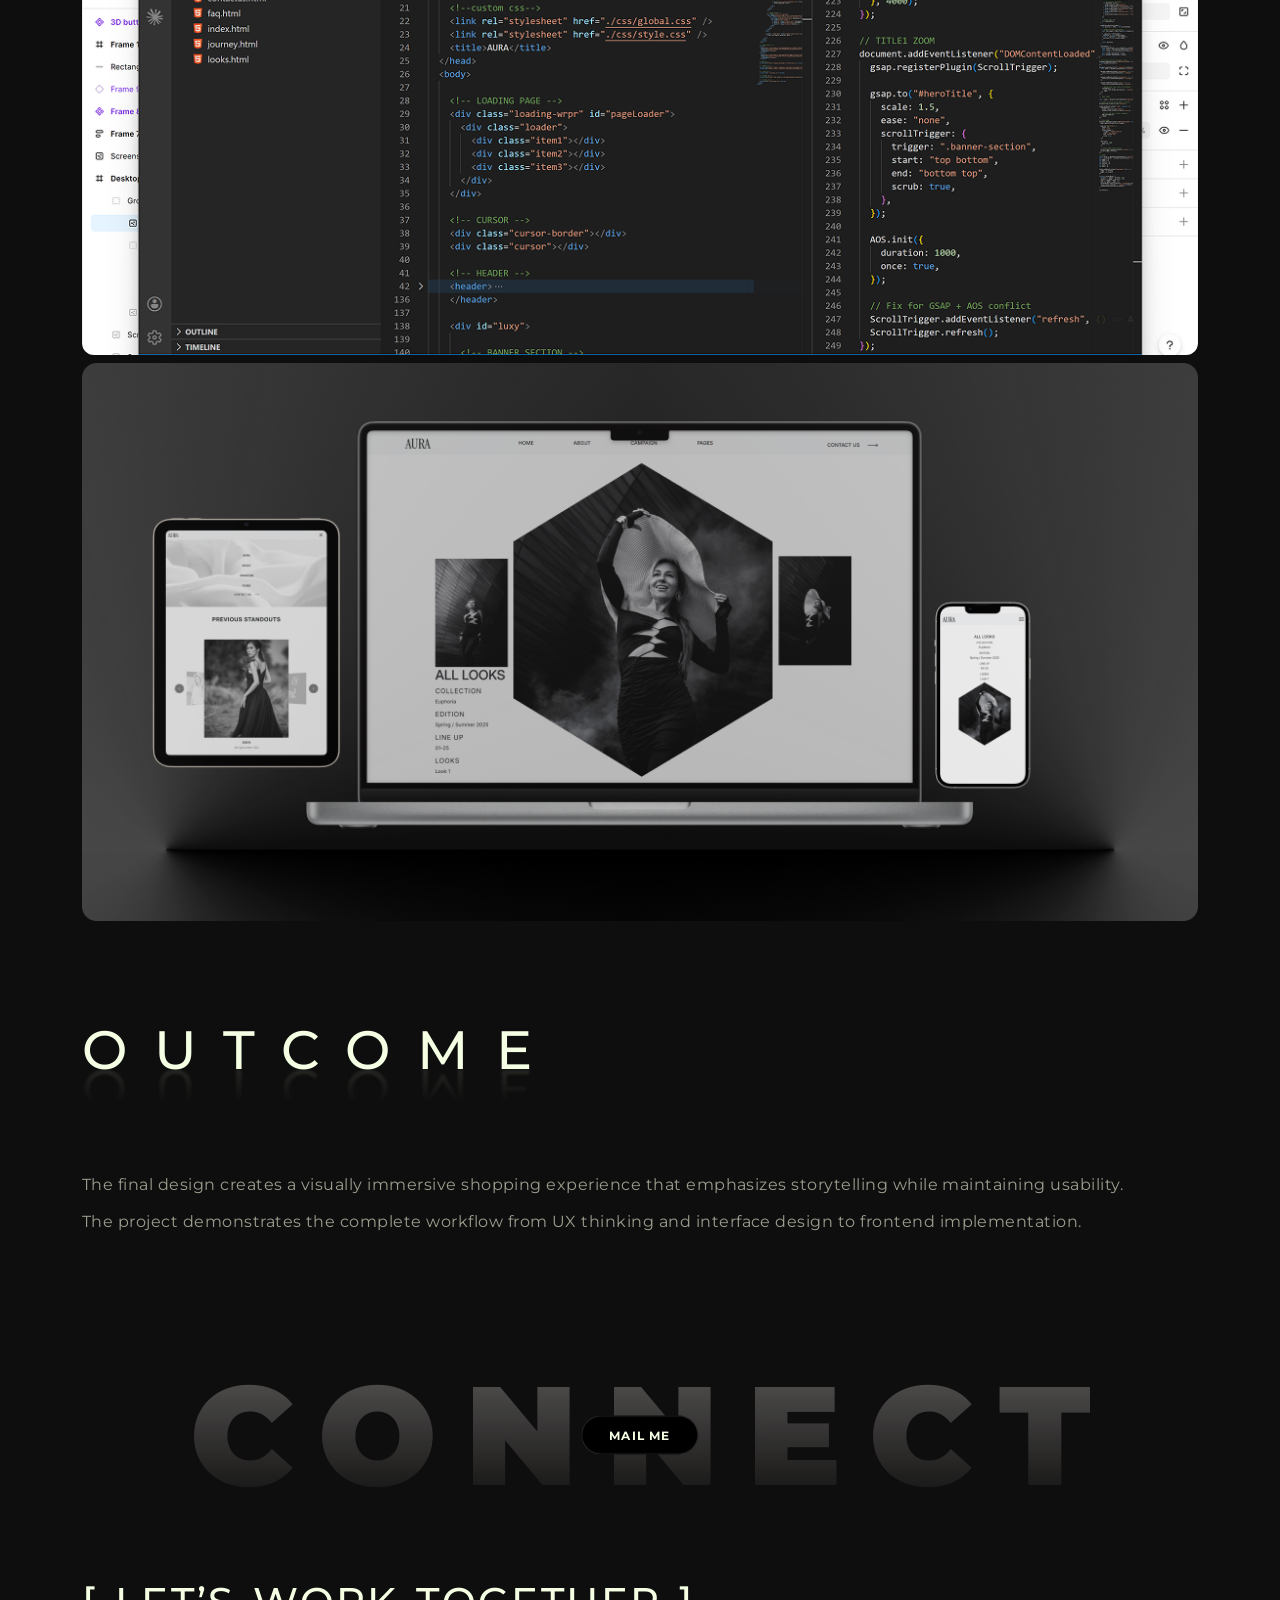
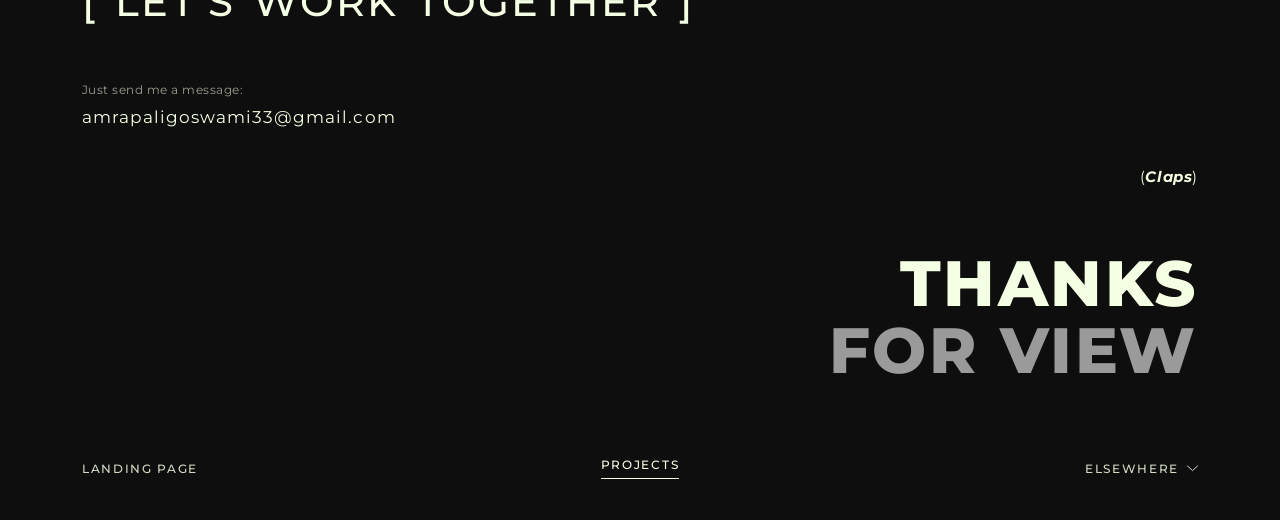
==== commit 302926d1: "nav-links changed" ====
--- a/Aura.html
+++ b/Aura.html
@@ -1,4 +1,4 @@
-<!doctype html>
+﻿<!doctype html>
 <html lang="en">
   <head>
     <meta charset="UTF-8" />
@@ -28,10 +28,9 @@
               <img src="./Assets/Images/chevron-down.svg" alt="" class="chevron" />
             </button>
             <ul class="elsewhere-menu" id="elsewhereMenu">
-              <li><a href="#" target="_blank" rel="noopener">LinkedIn</a></li>
-              <li><a href="#" target="_blank" rel="noopener">Behance</a></li>
-              <li><a href="#" target="_blank" rel="noopener">Instagram</a></li>
-              <li><a href="#" target="_blank" rel="noopener">GitHub</a></li>
+              <li><a href="https://www.linkedin.com/in/amrapali-goswami" target="_blank" rel="noopener">LinkedIn</a></li>
+              <li><a href="https://www.behance.net/amrapaliportfolio" target="_blank" rel="noopener">Behance</a></li>
+              <li><a href="https://github.com/Amrapali-27" target="_blank" rel="noopener">GitHub</a></li>
             </ul>
           </div>
         </nav>
@@ -53,10 +52,9 @@
         <nav class="mobile-nav-links">
           <a href="./index.html" class="mobile-nav-link">Landing Page</a>
           <a href="./project.html" class="mobile-nav-link">Projects</a>
-          <a href="#" target="_blank" rel="noopener" class="mobile-nav-link">LinkedIn</a>
-          <a href="#" target="_blank" rel="noopener" class="mobile-nav-link">Behance</a>
-          <a href="#" target="_blank" rel="noopener" class="mobile-nav-link">Instagram</a>
-          <a href="#" target="_blank" rel="noopener" class="mobile-nav-link">GitHub</a>
+          <a href="https://www.linkedin.com/in/amrapali-goswami" target="_blank" rel="noopener" class="mobile-nav-link">LinkedIn</a>
+          <a href="https://www.behance.net/amrapaliportfolio" target="_blank" rel="noopener" class="mobile-nav-link">Behance</a>
+          <a href="https://github.com/Amrapali-27" target="_blank" rel="noopener" class="mobile-nav-link">GitHub</a>
         </nav>
       </div>
     </header>
@@ -553,10 +551,9 @@
               <img src="./Assets/Images/chevron-down.svg" alt="" class="chevron" />
             </button>
             <ul class="footer-menu" id="footerElsewhereMenu">
-              <li><a href="#" target="_blank" rel="noopener">LinkedIn</a></li>
-              <li><a href="#" target="_blank" rel="noopener">Behance</a></li>
-              <li><a href="#" target="_blank" rel="noopener">Instagram</a></li>
-              <li><a href="#" target="_blank" rel="noopener">GitHub</a></li>
+              <li><a href="https://www.linkedin.com/in/amrapali-goswami" target="_blank" rel="noopener">LinkedIn</a></li>
+              <li><a href="https://www.behance.net/amrapaliportfolio" target="_blank" rel="noopener">Behance</a></li>
+              <li><a href="https://github.com/Amrapali-27" target="_blank" rel="noopener">GitHub</a></li>
             </ul>
           </div>
         </nav>
--- a/css/Aura.css
+++ b/css/Aura.css
@@ -1,4 +1,4 @@
-/* aura page */
+/* ===================== Aura Case Study (Aura.html only) ===================== */
 @import url('https://fonts.googleapis.com/css2?family=Inter:wght@400;600;700&family=Roboto+Slab:wght@800&display=swap');
 
 .case-study-hero {
@@ -128,13 +128,14 @@
 .about-project-title::after {
   content: attr(data-text);
   position: absolute;
-  top: 100%;
+  top: 0.72em;
   left: 0;
   transform: scaleY(-1);
   color: inherit;
-  opacity: 0.35;
-  -webkit-mask-image: linear-gradient(to bottom, rgba(0, 0, 0, 0.6), transparent 70%);
-  mask-image: linear-gradient(to bottom, rgba(0, 0, 0, 0.6), transparent 70%);
+  opacity: 0.22;
+  filter: blur(1px);
+  -webkit-mask-image: linear-gradient(to bottom, transparent 30%, rgba(0, 0, 0, 0.6));
+  mask-image: linear-gradient(to bottom, transparent 30%, rgba(0, 0, 0, 0.6));
   pointer-events: none;
   user-select: none;
 }
@@ -151,7 +152,7 @@
   letter-spacing: 0.03em;
 }
 
-/* cards */
+/* ----- Cards ----- */
 .about-cards {
   display: grid;
   grid-template-columns: repeat(3, 1fr);
@@ -272,13 +273,14 @@
 .the-problem-title::after {
   content: attr(data-text);
   position: absolute;
-  top: 100%;
+  top: 0.72em;
   left: 0;
   transform: scaleY(-1);
   color: inherit;
-  opacity: 0.35;
-  -webkit-mask-image: linear-gradient(to bottom, rgba(0, 0, 0, 0.6), transparent 70%);
-  mask-image: linear-gradient(to bottom, rgba(0, 0, 0, 0.6), transparent 70%);
+  opacity: 0.22;
+  filter: blur(1px);
+  -webkit-mask-image: linear-gradient(to bottom, transparent 30%, rgba(0, 0, 0, 0.6));
+  mask-image: linear-gradient(to bottom, transparent 30%, rgba(0, 0, 0, 0.6));
   pointer-events: none;
   user-select: none;
 }
@@ -347,13 +349,14 @@
 .my-role-title::after {
   content: attr(data-text);
   position: absolute;
-  top: 100%;
+  top: 0.72em;
   left: 0;
   transform: scaleY(-1);
   color: inherit;
-  opacity: 0.35;
-  -webkit-mask-image: linear-gradient(to bottom, rgba(0, 0, 0, 0.6), transparent 70%);
-  mask-image: linear-gradient(to bottom, rgba(0, 0, 0, 0.6), transparent 70%);
+  opacity: 0.22;
+  filter: blur(1px);
+  -webkit-mask-image: linear-gradient(to bottom, transparent 30%, rgba(0, 0, 0, 0.6));
+  mask-image: linear-gradient(to bottom, transparent 30%, rgba(0, 0, 0, 0.6));
   pointer-events: none;
   user-select: none;
 }
@@ -457,13 +460,14 @@
 .design-code-title::after {
   content: attr(data-text);
   position: absolute;
-  top: 100%;
+  top: 0.72em;
   left: 0;
   transform: scaleY(-1);
   color: inherit;
-  opacity: 0.35;
-  -webkit-mask-image: linear-gradient(to bottom, rgba(0, 0, 0, 0.6), transparent 70%);
-  mask-image: linear-gradient(to bottom, rgba(0, 0, 0, 0.6), transparent 70%);
+  opacity: 0.22;
+  filter: blur(1px);
+  -webkit-mask-image: linear-gradient(to bottom, transparent 30%, rgba(0, 0, 0, 0.6));
+  mask-image: linear-gradient(to bottom, transparent 30%, rgba(0, 0, 0, 0.6));
   pointer-events: none;
   user-select: none;
 }
@@ -822,7 +826,7 @@
   transform: translate(-50%, 0);
 }
 
-/* no hover on phones so always show the codes */
+/* No hover on touch screens, so the codes stay visible, turned to fit narrow bars. */
 @media (hover: none) {
   .palette-swatch span {
     bottom: 16px;
@@ -960,7 +964,7 @@
   margin-top: 96px;
   color: var(--text-muted);
   font-size: 16px;
-  line-height: 1.8;
+  line-height: 0.8;
   letter-spacing: 0.03em;
 }
 
